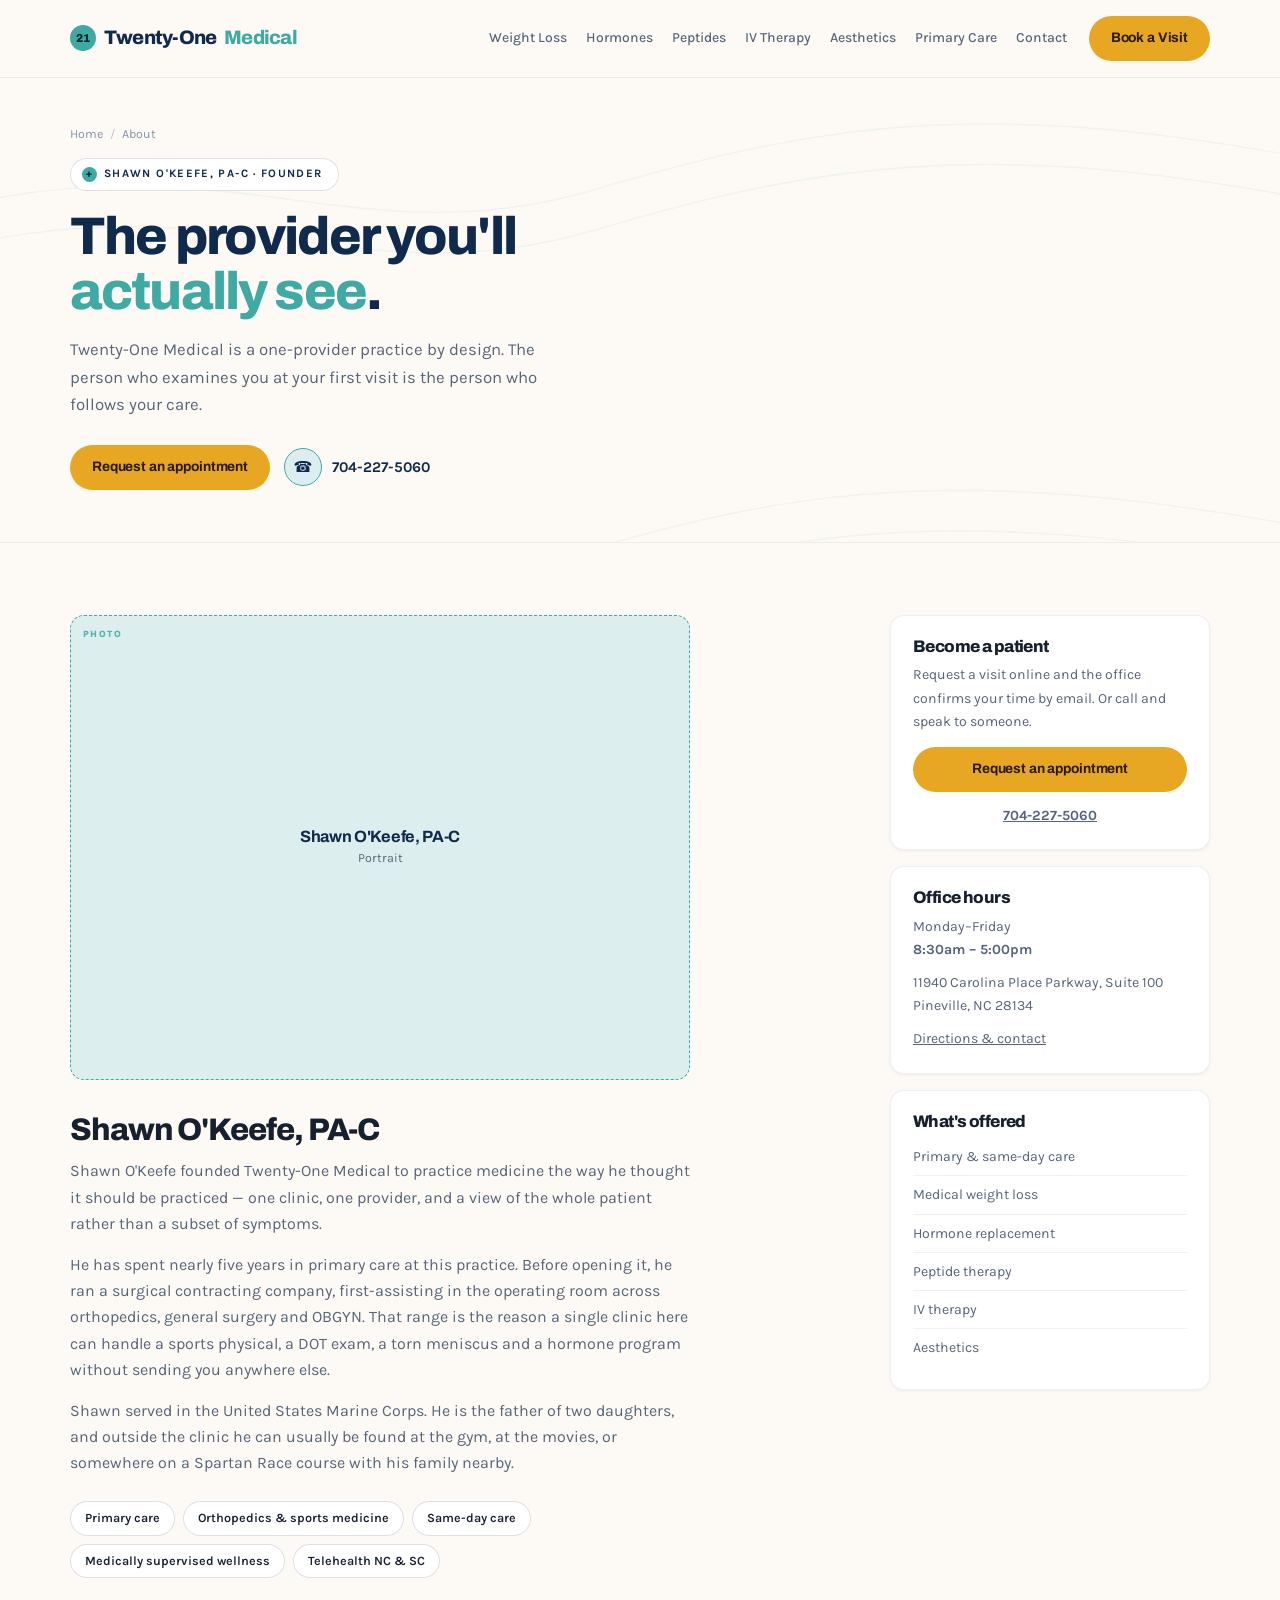
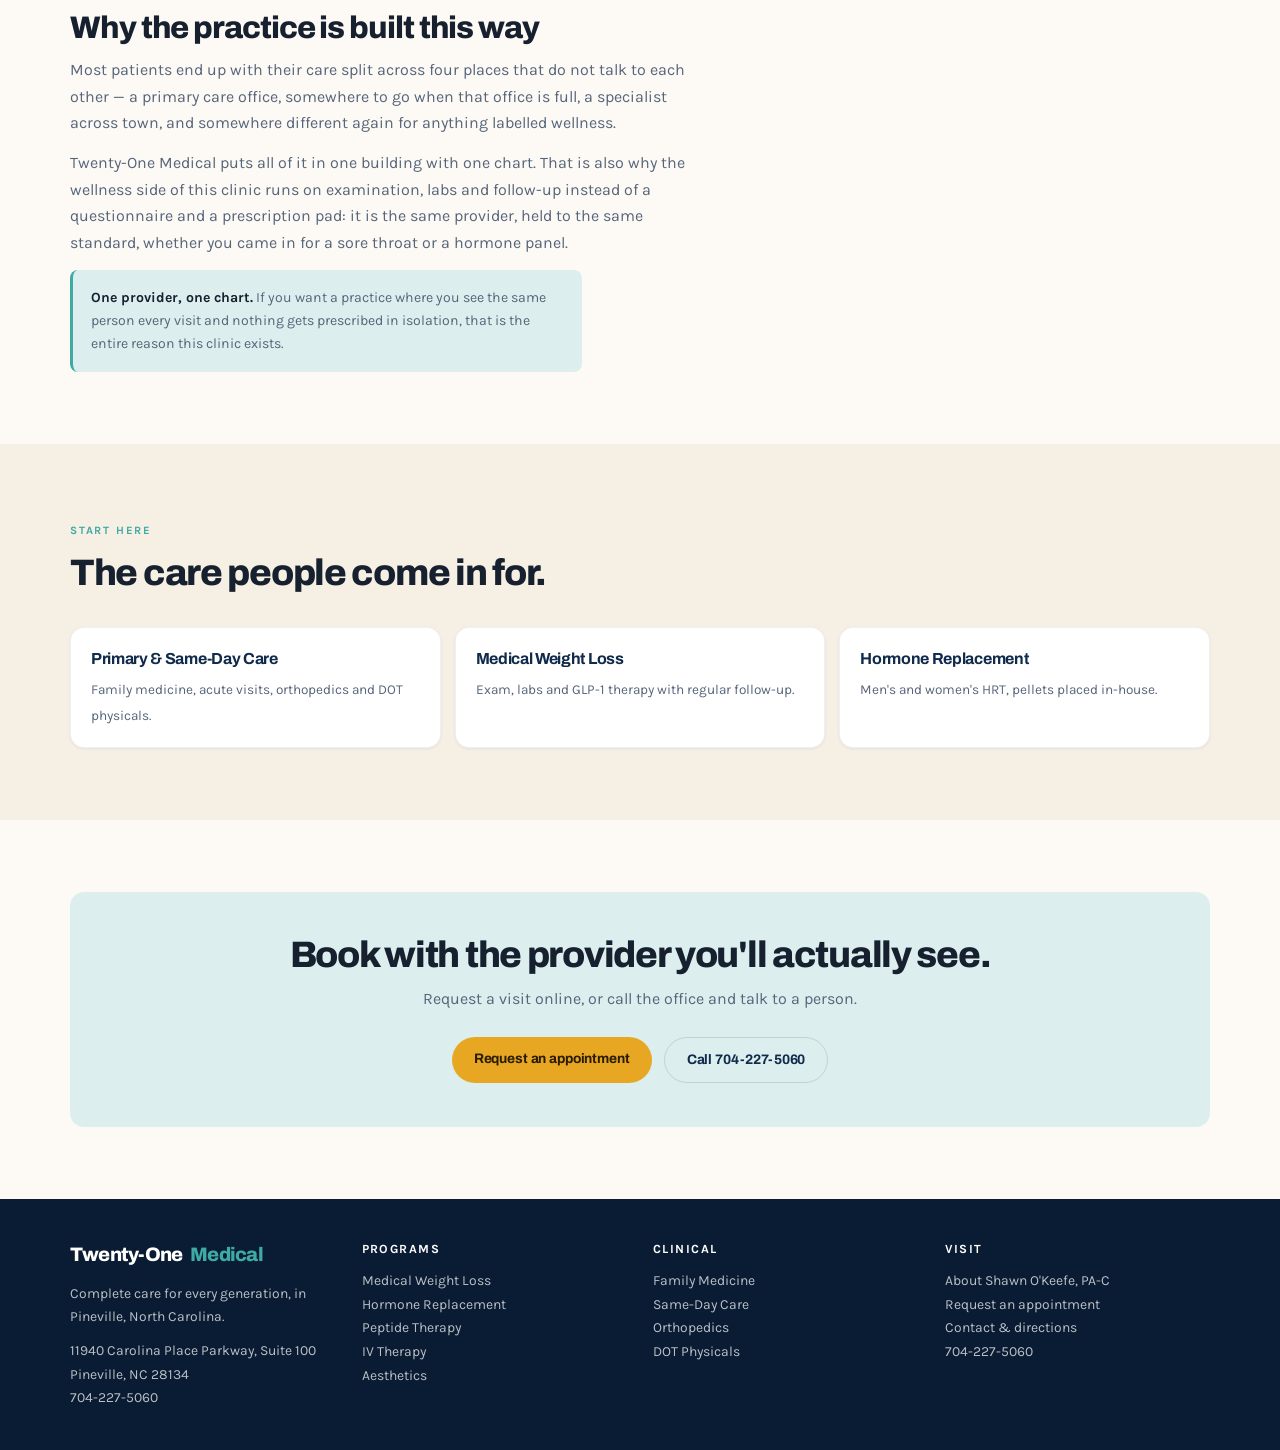
==== about/index.html @ a4103363 "Add peptide therapy + about pages, remove urgent care language Shawn confirmed the practice is not l" ====
<!DOCTYPE html>
<html lang="en">
<head>
<!-- Google Tag Manager -->
<script>(function(w,d,s,l,i){w[l]=w[l]||[];w[l].push({'gtm.start':
new Date().getTime(),event:'gtm.js'});var f=d.getElementsByTagName(s)[0],
j=d.createElement(s),dl=l!='dataLayer'?'&l='+l:'';j.async=true;j.src=
'https://www.googletagmanager.com/gtm.js?id='+i+dl;f.parentNode.insertBefore(j,f);
})(window,document,'script','dataLayer','GTM-T753M357');</script>
<!-- End Google Tag Manager -->
<meta charset="UTF-8">
<meta name="viewport" content="width=device-width, initial-scale=1.0">
<meta name="robots" content="noindex, nofollow">
<meta name="description" content="Meet Shawn O'Keefe, PA-C, founder of Twenty-One Medical in Pineville, NC — primary care, orthopedics and medically supervised wellness in one clinic.">
<title>About Shawn O'Keefe, PA-C | Twenty-One Medical, Pineville NC</title>
<link rel="canonical" href="https://twentyonemedical.com/about/">
<!-- BugHerd client feedback - staging hosts only. -->
<script>
(function () {
  var h = window.location.hostname;
  if (h.indexOf(".netlify.app") === -1 && h !== "localhost" && h !== "127.0.0.1") return;
  var s = document.createElement("script");
  s.type = "text/javascript";
  s.async = true;
  s.src = "https://www.bugherd.com/sidebarv2.js?apikey=fqhvagajwsftqvzzpdaqkg";
  document.head.appendChild(s);
})();
</script>
<link rel="preconnect" href="https://fonts.googleapis.com">
<link rel="preconnect" href="https://fonts.gstatic.com" crossorigin>
<link href="https://fonts.googleapis.com/css2?family=Archivo:wght@500;600;700;800;900&family=Karla:wght@400;500;600;700&display=swap" rel="stylesheet">
<link rel="stylesheet" href="/assets/site.css">
<link rel="stylesheet" href="/assets/photos.css">
<script type="application/ld+json">
{
  "@context": "https://schema.org",
  "@type": "MedicalClinic",
  "name": "Twenty-One Medical PLLC",
  "url": "https://twentyonemedical.com",
  "telephone": "+1-704-227-5060",
  "address": {
    "@type": "PostalAddress",
    "streetAddress": "11940 Carolina Place Parkway, Suite 100",
    "addressLocality": "Pineville",
    "addressRegion": "NC",
    "postalCode": "28134",
    "addressCountry": "US"
  },
  "openingHoursSpecification": [
    {
      "@type": "OpeningHoursSpecification",
      "dayOfWeek": ["Monday", "Tuesday", "Wednesday", "Thursday", "Friday"],
      "opens": "08:30",
      "closes": "17:00"
    }
  ],
  "medicalSpecialty": ["PrimaryCare", "Endocrine"],
  "employee": {
    "@type": "Person",
    "name": "Shawn O'Keefe",
    "honorificSuffix": "PA-C",
    "jobTitle": "Physician Assistant",
    "worksFor": {"@type": "MedicalClinic", "name": "Twenty-One Medical PLLC"}
  }
}
</script>

</head>
<body>
<!-- Google Tag Manager (noscript) -->
<noscript><iframe src="https://www.googletagmanager.com/ns.html?id=GTM-T753M357"
height="0" width="0" style="display:none;visibility:hidden"></iframe></noscript>
<!-- End Google Tag Manager (noscript) -->
<nav>
  <div class="shell nav-in">
    <a class="logo" href="/" style="text-decoration:none"><span class="dot">21</span>Twenty-One <span>Medical</span></a>
    <div class="nav-sp"></div>
    <button class="nav-toggle" id="navToggle" aria-expanded="false" aria-controls="navLinks" aria-label="Menu">&#9776;</button>
    <div class="nav-links" id="navLinks">
      <a href="/medical-weight-loss/">Weight Loss</a>
      <a href="/hormone-replacement-therapy/">Hormones</a>
      <a href="/peptide-therapy/">Peptides</a>
      <a href="/iv-therapy/">IV Therapy</a>
      <a href="/laser-treatments/">Aesthetics</a>
      <a href="/clinical-care/">Primary Care</a>
      <a href="/contact/">Contact</a>
    </div>
    <a class="btn btn-gold" href="/book-online/">Book a Visit</a>
  </div>
</nav>

<header class="phero">
  <svg class="contours" viewBox="0 0 1200 600" preserveAspectRatio="xMidYMid slice" aria-hidden="true">
    <g fill="none" stroke="var(--teal)" stroke-opacity=".16" stroke-width="1.2">
      <path d="M-40 470 C 180 400, 300 520, 520 452 S 900 360, 1240 424"/>
      <path d="M-40 508 C 180 438, 300 558, 520 490 S 900 398, 1240 462"/>
      <path d="M-40 546 C 180 476, 300 596, 520 528 S 900 436, 1240 500"/>
      <path d="M-40 120 C 220 60, 340 170, 560 104 S 940 20, 1240 78"/>
      <path d="M-40 158 C 220 98, 340 208, 560 142 S 940 58, 1240 116"/>
    </g>
  </svg>
  <div class="shell">
    <div class="crumb"><a href="/">Home</a> <span>/</span> About</div>
    <span class="tagpill" style="margin-top:14px"><i>+</i> Shawn O'Keefe, PA-C &middot; Founder</span>
    <h1>The provider you'll <em>actually see</em>.</h1>
    <p class="lede">Twenty-One Medical is a one-provider practice by design. The person who examines you at your first visit is the person who follows your care.</p>
    <div class="hero-cta">
      <a class="btn btn-gold" href="/book-online/">Request an appointment</a>
      <a class="callpill" href="tel:7042275060"><i>&#9742;</i>704-227-5060</a>
    </div>
  </div>
</header>

<section class="band">
  <div class="shell page-grid">
    <div class="prose">
      <div class="ph" style="aspect-ratio:4/3;margin-bottom:28px">
        <b>Shawn O'Keefe, PA-C</b>
        <span>Portrait</span>
      </div>

      <h2>Shawn O'Keefe, PA-C</h2>
      <p>Shawn O'Keefe founded Twenty-One Medical to practice medicine the way he thought it should be practiced &mdash; one clinic, one provider, and a view of the whole patient rather than a subset of symptoms.</p>
      <p>He has spent nearly five years in primary care at this practice. Before opening it, he ran a surgical contracting company, first-assisting in the operating room across orthopedics, general surgery and OBGYN. That range is the reason a single clinic here can handle a sports physical, a DOT exam, a torn meniscus and a hormone program without sending you anywhere else.</p>
      <p>Shawn served in the United States Marine Corps. He is the father of two daughters, and outside the clinic he can usually be found at the gym, at the movies, or somewhere on a Spartan Race course with his family nearby.</p>

      <div class="credbar" style="margin:24px 0"><span>Primary care</span><span>Orthopedics &amp; sports medicine</span><span>Same-day care</span><span>Medically supervised wellness</span><span>Telehealth NC &amp; SC</span></div>

      <h2>Why the practice is built this way</h2>
      <p>Most patients end up with their care split across four places that do not talk to each other &mdash; a primary care office, somewhere to go when that office is full, a specialist across town, and somewhere different again for anything labelled wellness.</p>
      <p>Twenty-One Medical puts all of it in one building with one chart. That is also why the wellness side of this clinic runs on examination, labs and follow-up instead of a questionnaire and a prescription pad: it is the same provider, held to the same standard, whether you came in for a sore throat or a hormone panel.</p>

      <div class="mednote"><b>One provider, one chart.</b> If you want a practice where you see the same person every visit and nothing gets prescribed in isolation, that is the entire reason this clinic exists.</div>
    </div>
    <aside class="side">
      <div class="sidecard">
        <h3>Become a patient</h3>
        <p>Request a visit online and the office confirms your time by email. Or call and speak to someone.</p>
        <a class="btn btn-gold" href="/book-online/">Request an appointment</a>
        <p style="margin:12px 0 0;text-align:center"><a href="tel:7042275060" style="font-weight:700">704-227-5060</a></p>
      </div>
      <div class="sidecard">
        <h3>Office hours</h3>
        <p style="margin:0">Monday&ndash;Friday<br><strong>8:30am &ndash; 5:00pm</strong></p>
        <p style="margin:10px 0 0">11940 Carolina Place Parkway, Suite 100<br>Pineville, NC 28134</p>
        <p style="margin:10px 0 0"><a href="/contact/">Directions &amp; contact</a></p>
      </div>
      <div class="sidecard">
        <h3>What's offered</h3>
        <ul>
          <li><a href="/clinical-care/">Primary &amp; same-day care</a></li>
          <li><a href="/medical-weight-loss/">Medical weight loss</a></li>
          <li><a href="/hormone-replacement-therapy/">Hormone replacement</a></li>
          <li><a href="/peptide-therapy/">Peptide therapy</a></li>
          <li><a href="/iv-therapy/">IV therapy</a></li>
          <li><a href="/laser-treatments/">Aesthetics</a></li>
        </ul>
      </div>
    </aside>
  </div>
</section>
<section class="band tint">
  <div class="shell">
    <div class="sec-head"><span class="eyebrow">Start here</span><h2>The care people come in for.</h2></div>
    <div class="related">
      <a href="/clinical-care/"><b>Primary &amp; Same-Day Care</b><span>Family medicine, acute visits, orthopedics and DOT physicals.</span></a>
      <a href="/medical-weight-loss/"><b>Medical Weight Loss</b><span>Exam, labs and GLP-1 therapy with regular follow-up.</span></a>
      <a href="/hormone-replacement-therapy/"><b>Hormone Replacement</b><span>Men's and women's HRT, pellets placed in-house.</span></a>
    </div>
  </div>
</section>
<section class="band">
  <div class="shell">
    <div class="final">
      <h2>Book with the provider you'll actually see.</h2>
      <p>Request a visit online, or call the office and talk to a person.</p>
      <div class="row">
        <a class="btn btn-gold" href="/book-online/">Request an appointment</a>
        <a class="btn btn-outline" href="tel:7042275060">Call 704-227-5060</a>
      </div>
    </div>
  </div>
</section>

<footer class="site">
  <div class="shell f-grid">
    <div><div class="logo" style="margin-bottom:10px">Twenty-One <span>Medical</span></div>
      <p>Complete care for every generation, in Pineville, North Carolina.</p>
      <p style="margin-top:10px">11940 Carolina Place Parkway, Suite 100<br>Pineville, NC 28134<br><a href="tel:7042275060">704-227-5060</a></p></div>
    <div><b>Programs</b><ul>
      <li><a href="/medical-weight-loss/">Medical Weight Loss</a></li>
      <li><a href="/hormone-replacement-therapy/">Hormone Replacement</a></li>
      <li><a href="/peptide-therapy/">Peptide Therapy</a></li>
      <li><a href="/iv-therapy/">IV Therapy</a></li>
      <li><a href="/laser-treatments/">Aesthetics</a></li>
    </ul></div>
    <div><b>Clinical</b><ul>
      <li><a href="/clinical-care/">Family Medicine</a></li>
      <li><a href="/clinical-care/#sameday">Same-Day Care</a></li>
      <li><a href="/clinical-care/#ortho">Orthopedics</a></li>
      <li><a href="/clinical-care/#dot">DOT Physicals</a></li>
    </ul></div>
    <div><b>Visit</b><ul>
      <li><a href="/about/" aria-current="page">About Shawn O'Keefe, PA-C</a></li>
      <li><a href="/book-online/">Request an appointment</a></li>
      <li><a href="/contact/">Contact &amp; directions</a></li>
      <li><a href="tel:7042275060">704-227-5060</a></li>
    </ul></div>
  </div>
</footer>
<script>
(function(){
  var b=document.getElementById('navToggle'), l=document.getElementById('navLinks');
  if(!b||!l) return;
  b.addEventListener('click',function(){
    var open=l.classList.toggle('open');
    b.setAttribute('aria-expanded', open?'true':'false');
  });
})();
</script>
</body>
</html>
---- assets/site.css ----
:root{
    --navy:#102a4c;
    --navy-deep:#0a1c33;
    --navy-soft:#2b4a75;
    --teal:#3fa9a4;
    --teal-wash:#dcefee;
    --marigold:#e8a723;
    --coral:#e0603a;
    --cream:#f6efe4;
    --paper:#fdfaf5;
    --card:#ffffff;
    --ink:#16202e;
    --ink-soft:#56657a;
    --ink-faint:#8494a8;
    --rule:rgba(16,42,76,.14);
    --rule-soft:rgba(16,42,76,.07);
    --shadow-sm:0 1px 3px rgba(16,42,76,.07);
    --shadow-lg:0 18px 50px -26px rgba(16,42,76,.42);
    --r:14px;
  }
  @media (prefers-color-scheme: dark){
    :root:not([data-theme="light"]){
      --navy:#8fb3e0;
      --navy-deep:#0c1622;
      --navy-soft:#a9c4e8;
      --teal:#5cc9c3;
      --teal-wash:#14322f;
      --marigold:#f0bc4e;
      --coral:#f07d5b;
      --cream:#16202b;
      --paper:#101822;
      --card:#18222e;
      --ink:#e8eef6;
      --ink-soft:#a3b2c4;
      --ink-faint:#7c8b9e;
      --rule:rgba(232,238,246,.17);
      --rule-soft:rgba(232,238,246,.09);
      --shadow-sm:0 1px 3px rgba(0,0,0,.5);
      --shadow-lg:0 18px 50px -26px rgba(0,0,0,.8);
    }
  }
  :root[data-theme="dark"]{
    --navy:#8fb3e0; --navy-deep:#0c1622; --navy-soft:#a9c4e8;
    --teal:#5cc9c3; --teal-wash:#14322f; --marigold:#f0bc4e; --coral:#f07d5b;
    --cream:#16202b; --paper:#101822; --card:#18222e;
    --ink:#e8eef6; --ink-soft:#a3b2c4; --ink-faint:#7c8b9e;
    --rule:rgba(232,238,246,.17); --rule-soft:rgba(232,238,246,.09);
    --shadow-sm:0 1px 3px rgba(0,0,0,.5); --shadow-lg:0 18px 50px -26px rgba(0,0,0,.8);
  }

  *{margin:0;padding:0;box-sizing:border-box}
  body{font-family:'Karla',system-ui,sans-serif;background:var(--paper);color:var(--ink);
    line-height:1.65;-webkit-font-smoothing:antialiased}
  h1,h2,h3{font-family:'Archivo',system-ui,sans-serif;font-weight:800;line-height:1.05;
    letter-spacing:-.035em;text-wrap:balance}
  .eyebrow{font-size:.7rem;font-weight:700;text-transform:uppercase;letter-spacing:.16em}
  img{max-width:100%}
  a{color:inherit}

  .shell{max-width:74rem;margin:0 auto;padding-left:22px;padding-right:22px}

  /* ---------- photo placeholders ---------- */
  .ph{background:var(--teal-wash);border:1.5px dashed var(--teal);border-radius:var(--r);
    display:flex;flex-direction:column;align-items:center;justify-content:center;
    text-align:center;gap:4px;padding:22px;color:var(--navy);min-height:150px;position:relative}
  .ph::before{content:"PHOTO";position:absolute;top:10px;left:12px;font-size:.58rem;
    font-weight:800;letter-spacing:.16em;color:var(--teal);opacity:.85}
  .ph b{font-family:'Archivo',sans-serif;font-weight:700;letter-spacing:-.02em;font-size:1.02rem;line-height:1.2}
  .ph span{font-size:.78rem;color:var(--ink-soft);max-width:26ch;line-height:1.4}
  .ph.dark{background:rgba(255,255,255,.07);border-color:rgba(255,255,255,.4);color:#fff}
  .ph.dark span{color:rgba(255,255,255,.72)}
  .ph.dark::before{color:rgba(255,255,255,.6)}

  /* ---------- nav ---------- */
  nav{background:var(--paper);border-bottom:1px solid var(--rule-soft);position:relative;z-index:5}
  .nav-in{display:flex;align-items:center;gap:22px;padding-block:16px;flex-wrap:wrap}
  .logo{font-family:'Archivo',sans-serif;font-weight:800;font-size:1.22rem;letter-spacing:-.04em;
    color:var(--navy);display:flex;align-items:center;gap:8px}
  .logo .dot{width:26px;height:26px;border-radius:50%;background:var(--teal);display:grid;
    place-items:center;font-size:.72rem;color:#04211f;font-weight:800;letter-spacing:0}
  .logo span{color:var(--teal)}
  .nav-links{display:flex;gap:19px;font-size:.87rem;font-weight:500;color:var(--ink-soft);flex-wrap:wrap}
  .nav-links a{text-decoration:none;display:inline-flex;align-items:center;gap:4px}
  .nav-links a:hover{color:var(--navy)}
  .nav-links .car{font-size:.55rem;opacity:.5}
  .nav-sp{flex:1 1 auto}
  .nav-icon{width:34px;height:34px;border-radius:50%;border:1px solid var(--rule);
    display:grid;place-items:center;color:var(--ink-soft);font-size:.9rem;text-decoration:none}
  .btn{display:inline-block;border:none;border-radius:999px;font-family:'Archivo',sans-serif;letter-spacing:-.01em;
    font-weight:700;font-size:.86rem;padding:11px 22px;cursor:pointer;text-decoration:none;
    transition:transform .15s ease}
  .btn:hover{transform:translateY(-1px)}
  .btn-gold{background:var(--marigold);color:#2a1c00}
  .btn-teal{background:var(--teal);color:#04211f}
  .btn-ghost{background:transparent;color:#fff;border:1.5px solid rgba(255,255,255,.4)}
  .btn-outline{background:transparent;color:var(--navy);border:1.5px solid var(--rule)}

  /* ---------- hero ---------- */
  .hero{background:var(--paper);padding-block:52px 112px;position:relative;overflow:hidden}
  /* soft contour pattern, drawn not imported */
  .hero .contours{position:absolute;inset:0;opacity:.5;pointer-events:none}
  .hero-grid{display:grid;grid-template-columns:minmax(0,1.02fr) minmax(0,.98fr);
    gap:44px;align-items:center;position:relative;z-index:2}
  @media(max-width:880px){.hero-grid{grid-template-columns:1fr;gap:34px}}

  .tagpill{display:inline-flex;align-items:center;gap:7px;background:var(--card);
    border:1px solid var(--rule);border-radius:999px;padding:6px 15px 6px 11px;
    font-size:.71rem;font-weight:700;letter-spacing:.12em;text-transform:uppercase;color:var(--navy)}
  .tagpill i{width:15px;height:15px;border-radius:50%;background:var(--teal);display:grid;
    place-items:center;font-style:normal;font-size:.68rem;color:#04211f;line-height:1}

  .hero h1{font-size:clamp(2.4rem,5.6vw,4rem);margin:20px 0 18px;color:var(--navy)}
  .hero h1 em{font-style:normal;color:var(--teal)}
  .hero p.lede{font-size:1.05rem;color:var(--ink-soft);max-width:44ch}
  .hero-cta{display:flex;gap:14px;margin-top:28px;flex-wrap:wrap;align-items:center}
  .callpill{display:inline-flex;align-items:center;gap:10px;text-decoration:none;font-weight:700;
    font-size:.93rem;color:var(--navy)}
  .callpill i{width:38px;height:38px;border-radius:50%;background:var(--teal-wash);
    border:1px solid var(--teal);display:grid;place-items:center;font-style:normal;
    font-size:.95rem;color:var(--navy)}

  /* portrait sits inside a big tinted circle, per the reference layouts */
  .hero-art{position:relative;display:grid;place-items:center;min-height:420px}
  .hero-art .disc{position:absolute;width:min(100%,26rem);aspect-ratio:1;border-radius:50%;
    background:var(--teal-wash);z-index:0}
  .hero-art .ph{position:relative;z-index:1;width:min(74%,19rem);min-height:320px;
    background:transparent;border-color:var(--navy);border-radius:200px 200px 20px 20px}
  .badge{position:absolute;z-index:3;bottom:12px;left:0;background:var(--card);
    border-radius:999px;box-shadow:var(--shadow-lg);border:1px solid var(--rule-soft);
    padding:11px 18px 11px 13px;display:flex;align-items:center;gap:11px;max-width:15rem}
  .badge .yrs{font-family:'Archivo',sans-serif;font-weight:800;font-size:1.5rem;
    letter-spacing:-.045em;color:var(--navy);line-height:1}
  .badge p{font-size:.71rem;line-height:1.3;color:var(--ink-soft)}
  @media(max-width:520px){.badge{position:static;margin-top:14px;max-width:none}}

  /* ---------- booking bar ---------- */
  .bookbar-wrap{margin-top:-58px;position:relative;z-index:3}
  .bookbar{background:var(--card);border-radius:var(--r);box-shadow:var(--shadow-lg);
    border:1px solid var(--rule-soft);padding:20px 22px}
  .bookbar .bb-head{display:flex;align-items:baseline;gap:10px;flex-wrap:wrap;margin-bottom:14px}
  .bookbar .bb-head .eyebrow{color:var(--teal)}
  .bookbar .bb-head small{font-size:.78rem;color:var(--ink-faint)}
  .bb-row{display:grid;grid-template-columns:repeat(3,minmax(0,1fr)) auto;gap:12px;align-items:end}
  @media(max-width:800px){.bb-row{grid-template-columns:1fr}}
  .fld{display:flex;flex-direction:column;gap:5px}
  .fld label{font-size:.7rem;font-weight:700;letter-spacing:.1em;text-transform:uppercase;color:var(--ink-faint)}
  .fld select,.fld input{font-family:inherit;font-size:.9rem;padding:11px 12px;border-radius:9px;
    border:1px solid var(--rule);background:var(--paper);color:var(--ink);width:100%}
  .fld select:focus,.fld input:focus{outline:2px solid var(--teal);outline-offset:1px}

  /* ---------- stat row ---------- */
  .stats{display:grid;grid-template-columns:repeat(auto-fit,minmax(11rem,1fr));gap:0;
    margin-top:52px;border:1px solid var(--rule);border-radius:var(--r);overflow:hidden;background:var(--card)}
  .stat{padding:22px 24px;border-right:1px solid var(--rule-soft)}
  .stat:last-child{border-right:none}
  @media(max-width:760px){.stat{border-right:none;border-bottom:1px solid var(--rule-soft)}
    .stat:last-child{border-bottom:none}}
  .stat .n{font-family:'Archivo',sans-serif;font-size:2.05rem;font-weight:800;letter-spacing:-.045em;line-height:1;
    color:var(--navy);font-variant-numeric:tabular-nums}
  .stat .l{font-size:.82rem;color:var(--ink-soft);margin-top:7px;line-height:1.4}

  section.band{padding-block:72px}
  .band.tint{background:var(--cream)}
  .sec-head{max-width:56ch;margin-bottom:34px}
  .sec-head .eyebrow{color:var(--teal)}
  .sec-head h2{font-size:clamp(1.7rem,3.4vw,2.3rem);margin:12px 0 12px}
  .sec-head p{color:var(--ink-soft)}

  /* ---------- split blocks ---------- */
  .split{display:grid;grid-template-columns:minmax(0,1fr) minmax(0,1fr);gap:46px;align-items:center}
  @media(max-width:860px){.split{grid-template-columns:1fr;gap:28px}}
  .split.flip .txt{order:2}
  @media(max-width:860px){.split.flip .txt{order:0}}
  .split h2{font-size:clamp(1.6rem,3.2vw,2.15rem);margin-bottom:14px}
  .split p{color:var(--ink-soft);margin-bottom:12px}
  .split .eyebrow{color:var(--teal);margin-bottom:10px;display:block}
  .ph.round{border-radius:50%;aspect-ratio:1;max-width:26rem;margin-inline:auto;min-height:0}
  .credbar{display:flex;gap:8px;flex-wrap:wrap;margin-top:18px}
  .credbar span{background:var(--card);border:1px solid var(--rule);border-radius:999px;
    padding:6px 14px;font-size:.79rem;font-weight:600}

  /* ---------- services ---------- */
  .svc-grid{display:grid;grid-template-columns:repeat(auto-fit,minmax(15rem,1fr));gap:18px}
  .svc{background:var(--card);border:1px solid var(--rule-soft);border-radius:var(--r);
    overflow:hidden;box-shadow:var(--shadow-sm);display:flex;flex-direction:column}
  .svc .ph{border-radius:0;border:none;border-bottom:1.5px dashed var(--teal);min-height:132px}
  .svc .sv-body{padding:18px 20px 20px;display:flex;flex-direction:column;gap:8px;flex:1}
  .svc h3{font-size:1.12rem}
  .svc p{font-size:.88rem;color:var(--ink-soft);flex:1}
  .svc .go{font-size:.82rem;font-weight:700;color:var(--teal);text-decoration:none}

  /* ---------- clinical strip ---------- */
  .clin{background:var(--navy-deep);color:#fff;border-radius:var(--r);padding:34px 34px}
  .clin h2{color:#fff;font-size:1.7rem;margin-bottom:8px}
  .clin > p{color:rgba(255,255,255,.76);max-width:56ch;margin-bottom:22px}
  .clin-list{display:grid;grid-template-columns:repeat(auto-fit,minmax(12rem,1fr));gap:14px}
  .clin-item{background:rgba(255,255,255,.07);border-radius:11px;padding:16px 18px}
  .clin-item b{display:block;font-family:'Archivo',sans-serif;font-weight:700;letter-spacing:-.02em;font-size:1.02rem;margin-bottom:4px}
  .clin-item span{font-size:.83rem;color:rgba(255,255,255,.72);line-height:1.45}

  /* ---------- visit / map ---------- */
  .visit-media{display:grid;grid-template-columns:1fr 1fr;gap:16px}
  @media(max-width:800px){.visit-media{grid-template-columns:1fr}}
  .visit-media .ph{min-height:290px}
  .ph.map{background:var(--card);border-style:solid;border-color:var(--rule)}
  .ph.map::before{content:"MAP";color:var(--ink-faint)}
  .visit-facts{display:grid;grid-template-columns:repeat(auto-fit,minmax(12rem,1fr));gap:18px;margin-top:22px}
  .vf b{display:block;font-size:.7rem;font-weight:800;letter-spacing:.12em;text-transform:uppercase;
    color:var(--ink-faint);margin-bottom:5px}
  .vf p{font-size:.93rem}

  /* ---------- reviews ---------- */
  .rev-grid{display:grid;grid-template-columns:repeat(auto-fit,minmax(16rem,1fr));gap:16px}
  .rev{background:var(--card);border:1px solid var(--rule-soft);border-radius:var(--r);
    padding:22px;box-shadow:var(--shadow-sm)}
  .stars{color:var(--marigold);font-size:.9rem;letter-spacing:.1em;margin-bottom:10px}
  .rev p{font-size:1.0rem;line-height:1.5;margin-bottom:12px}
  .rev cite{font-style:normal;font-size:.82rem;color:var(--ink-faint);font-weight:600}

  /* ---------- final cta ---------- */
  .final{background:var(--teal-wash);border-radius:var(--r);padding:44px 38px;text-align:center}
  .final h2{font-size:clamp(1.7rem,3.4vw,2.3rem);margin-bottom:12px}
  .final p{color:var(--ink-soft);max-width:50ch;margin:0 auto 24px}
  .final .row{display:flex;gap:12px;justify-content:center;flex-wrap:wrap}

  footer.site{background:var(--navy-deep);color:rgba(255,255,255,.72);padding-block:40px;margin-top:0}
  .f-grid{display:grid;grid-template-columns:repeat(auto-fit,minmax(12rem,1fr));gap:26px}
  footer.site b{color:#fff;display:block;margin-bottom:9px;font-size:.78rem;
    letter-spacing:.12em;text-transform:uppercase}
  footer.site p,footer.site li{font-size:.87rem;line-height:1.7}
  footer.site ul{list-style:none}


/* =========================================================
   INTERIOR PAGE COMPONENTS
   ========================================================= */

/* current nav item */
.nav-links a[aria-current="page"]{color:var(--navy);font-weight:700}

/* ---------- page hero (interior) ---------- */
.phero{background:var(--paper);padding-block:46px 52px;position:relative;overflow:hidden;
  border-bottom:1px solid var(--rule-soft)}
.phero .contours{position:absolute;inset:0;opacity:.5;pointer-events:none}
.phero .shell{position:relative;z-index:2}
.phero h1{font-size:clamp(2.1rem,4.6vw,3.3rem);margin:18px 0 16px;color:var(--navy);max-width:20ch}
.phero h1 em{font-style:normal;color:var(--teal)}
.phero p.lede{font-size:1.05rem;color:var(--ink-soft);max-width:52ch}
.phero .hero-cta{display:flex;gap:14px;margin-top:26px;flex-wrap:wrap;align-items:center}

/* breadcrumb */
.crumb{font-size:.78rem;color:var(--ink-faint);display:flex;gap:7px;flex-wrap:wrap;align-items:center}
.crumb a{text-decoration:none}
.crumb a:hover{color:var(--navy)}
.crumb span{opacity:.5}

/* ---------- prose ---------- */
.prose{max-width:62ch}
.prose h2{font-size:clamp(1.45rem,2.9vw,1.95rem);margin:34px 0 12px}
.prose h2:first-child{margin-top:0}
.prose h3{font-size:1.1rem;margin:24px 0 8px}
.prose p{color:var(--ink-soft);margin-bottom:14px}
.prose ul,.prose ol{color:var(--ink-soft);margin:0 0 16px 1.1rem}
.prose li{margin-bottom:7px}
.prose strong{color:var(--ink);font-weight:700}

/* two-column: prose + sticky sidebar */
.page-grid{display:grid;grid-template-columns:minmax(0,1fr) 20rem;gap:52px;align-items:start}
@media(max-width:940px){.page-grid{grid-template-columns:minmax(0,1fr);gap:34px}}
.side{position:sticky;top:22px;display:flex;flex-direction:column;gap:16px}
@media(max-width:940px){.side{position:static}}
.sidecard{background:var(--card);border:1px solid var(--rule-soft);border-radius:var(--r);
  padding:22px;box-shadow:var(--shadow-sm)}
.sidecard h3{font-size:1.05rem;margin-bottom:8px}
.sidecard p{font-size:.88rem;color:var(--ink-soft);margin-bottom:14px}
.sidecard .btn{width:100%;text-align:center}
.sidecard ul{list-style:none;font-size:.88rem;color:var(--ink-soft)}
.sidecard ul li{padding-block:7px;border-bottom:1px solid var(--rule-soft)}
.sidecard ul li:last-child{border-bottom:none}
.sidecard ul a{text-decoration:none}
.sidecard ul a:hover{color:var(--navy)}

/* ---------- feature / step cards ---------- */
.cards{display:grid;grid-template-columns:repeat(auto-fit,minmax(14rem,1fr));gap:16px}
.card{background:var(--card);border:1px solid var(--rule-soft);border-radius:var(--r);
  padding:22px;box-shadow:var(--shadow-sm)}
.card h3{font-size:1.05rem;margin-bottom:7px}
.card p{font-size:.88rem;color:var(--ink-soft)}
.card .num{font-family:'Archivo',sans-serif;font-weight:800;font-size:.72rem;letter-spacing:.14em;
  color:var(--teal);display:block;margin-bottom:9px}

/* pill list */
.pills{display:flex;gap:8px;flex-wrap:wrap}
.pills span{background:var(--card);border:1px solid var(--rule);border-radius:999px;
  padding:7px 15px;font-size:.82rem;font-weight:600}

/* ---------- menu table ---------- */
.menu-tbl{width:100%;border-collapse:collapse;background:var(--card);
  border:1px solid var(--rule-soft);border-radius:var(--r);overflow:hidden}
.menu-tbl th{text-align:left;font-family:'Archivo',sans-serif;font-size:.7rem;font-weight:800;
  letter-spacing:.12em;text-transform:uppercase;color:var(--ink-faint);
  padding:14px 18px;border-bottom:1px solid var(--rule)}
.menu-tbl td{padding:15px 18px;border-bottom:1px solid var(--rule-soft);
  font-size:.92rem;vertical-align:top}
.menu-tbl tr:last-child td{border-bottom:none}
.menu-tbl td b{font-family:'Archivo',sans-serif;font-weight:700;letter-spacing:-.02em}
.menu-tbl td.note{color:var(--ink-soft);font-size:.87rem}
@media(max-width:700px){
  .menu-tbl,.menu-tbl tbody,.menu-tbl tr,.menu-tbl td{display:block;width:100%}
  .menu-tbl thead{display:none}
  .menu-tbl tr{border-bottom:1px solid var(--rule);padding-block:6px}
  .menu-tbl tr:last-child{border-bottom:none}
  .menu-tbl td{border-bottom:none;padding:5px 18px}
}

/* ---------- FAQ ---------- */
.faq{border-top:1px solid var(--rule-soft)}
.faq details{border-bottom:1px solid var(--rule-soft)}
.faq summary{cursor:pointer;list-style:none;padding:17px 0;font-family:'Archivo',sans-serif;
  font-weight:700;letter-spacing:-.02em;font-size:1.02rem;color:var(--navy);
  display:flex;justify-content:space-between;gap:16px;align-items:center}
.faq summary::-webkit-details-marker{display:none}
.faq summary::after{content:"+";font-size:1.3rem;color:var(--teal);line-height:1;flex:none}
.faq details[open] summary::after{content:"\2013"}
.faq details p{color:var(--ink-soft);font-size:.94rem;padding-bottom:18px;max-width:64ch}

/* ---------- booking embed ---------- */
.embed-wrap{background:var(--card);border:1px solid var(--rule-soft);border-radius:var(--r);
  box-shadow:var(--shadow-sm);padding:10px;overflow:hidden;max-width:100%}
/* DrChrono ships a fixed 650px widget. Scale it down on narrow screens so it
   never forces a horizontal page scroll. */
.embed-scale{width:650px;transform-origin:top left;margin:0 auto}
.embed-scale iframe{display:block;width:650px;height:1180px;border:0}
@media(max-width:700px){
  .embed-wrap{padding:6px}
  .embed-scale{transform:scale(.72);width:650px;height:850px;margin:0}
}
@media(max-width:480px){
  .embed-scale{transform:scale(.55);height:650px}
}
.embed-note{font-size:.84rem;color:var(--ink-soft);margin-top:14px;max-width:62ch}

/* ---------- contact ---------- */
.contact-grid{display:grid;grid-template-columns:minmax(0,1fr) minmax(0,1fr);gap:44px;align-items:start}
@media(max-width:860px){.contact-grid{grid-template-columns:1fr;gap:30px}}
.contact-rows{list-style:none}
.contact-rows li{padding-block:16px;border-bottom:1px solid var(--rule-soft)}
.contact-rows li:last-child{border-bottom:none}
.contact-rows b{display:block;font-size:.7rem;font-weight:800;letter-spacing:.12em;
  text-transform:uppercase;color:var(--ink-faint);margin-bottom:5px}
.contact-rows a{font-weight:600}
.mapframe{border:1px solid var(--rule);border-radius:var(--r);overflow:hidden;background:var(--card)}
.mapframe iframe{display:block;width:100%;height:340px;border:0}

/* ---------- related strip ---------- */
.related{display:grid;grid-template-columns:repeat(auto-fit,minmax(13rem,1fr));gap:14px}
.related a{background:var(--card);border:1px solid var(--rule-soft);border-radius:var(--r);
  padding:18px 20px;text-decoration:none;box-shadow:var(--shadow-sm);display:block}
.related a b{display:block;font-family:'Archivo',sans-serif;font-weight:700;letter-spacing:-.02em;
  font-size:1rem;color:var(--navy);margin-bottom:4px}
.related a span{font-size:.85rem;color:var(--ink-soft)}

/* ---------- alert / medical note ---------- */
.mednote{background:var(--teal-wash);border-left:3px solid var(--teal);border-radius:8px;
  padding:16px 18px;font-size:.88rem;color:var(--ink-soft);max-width:64ch}
.mednote b{color:var(--ink)}

/* ---------- mobile nav ---------- */
.nav-toggle{display:none;background:none;border:1px solid var(--rule);border-radius:9px;
  width:40px;height:38px;color:var(--navy);font-size:1.1rem;cursor:pointer;line-height:1}
@media(max-width:860px){
  .nav-toggle{display:block;order:3}
  .nav-in{gap:12px}
  .nav-links{display:none;order:5;flex-basis:100%;flex-direction:column;gap:0;padding-bottom:10px}
  .nav-links.open{display:flex}
  .nav-links a{padding-block:11px;border-bottom:1px solid var(--rule-soft);font-size:.95rem}
  .nav-icon{display:none}
}

/* content placeholder (awaiting client-supplied info, staging only) */
.ph.info{min-height:0;padding:18px;text-align:left;align-items:flex-start;justify-content:flex-start;
  background:var(--card);border-color:var(--marigold)}
.ph.info::before{content:"NEEDED FROM CLIENT";color:var(--marigold);position:static;margin-bottom:8px}
.ph.info span{max-width:none}

/* footer wordmark sits on navy — force it light */
footer.site .logo{color:#fff}
footer.site .logo .dot{background:var(--teal);color:#04211f}
footer.site a{text-decoration:none}
footer.site a:hover{color:#fff}
---- assets/photos.css ----
/* Real photography dropped into the slots the dashed placeholders held.
   Loaded after site.css.

   NOTE: these images deliberately carry no loading="lazy". It did not fire
   reliably in testing - the images stayed unloaded even once scrolled into
   view - and a blank card is worse than an eager fetch on a seven-page site. */

.shot{display:block;width:100%;height:auto;object-fit:cover;background:var(--teal-wash)}

/* service cards */
.svc .shot{height:172px;border-bottom:1px solid var(--rule-soft)}

/* the circular crop in the About split */
.shot.round{aspect-ratio:1;height:auto;border-radius:50%;max-width:26rem;margin-inline:auto}

/* storefront / location blocks */
.visit-media .shot{height:290px;border-radius:var(--r)}
.contact-shot{height:220px;border-radius:var(--r)}

/* lead photo at the top of an inner page's prose column */
.shot.lead{height:300px;border-radius:var(--r);margin-bottom:28px}
@media(max-width:700px){.shot.lead{height:210px}}

/* photo inside a sidebar card */
.sidecard .shot{height:150px;border-radius:10px;margin-bottom:14px}

/* a caption under a photo, for crediting or explaining what it shows */
.shot-note{font-size:.78rem;color:var(--ink-faint);margin-top:7px}
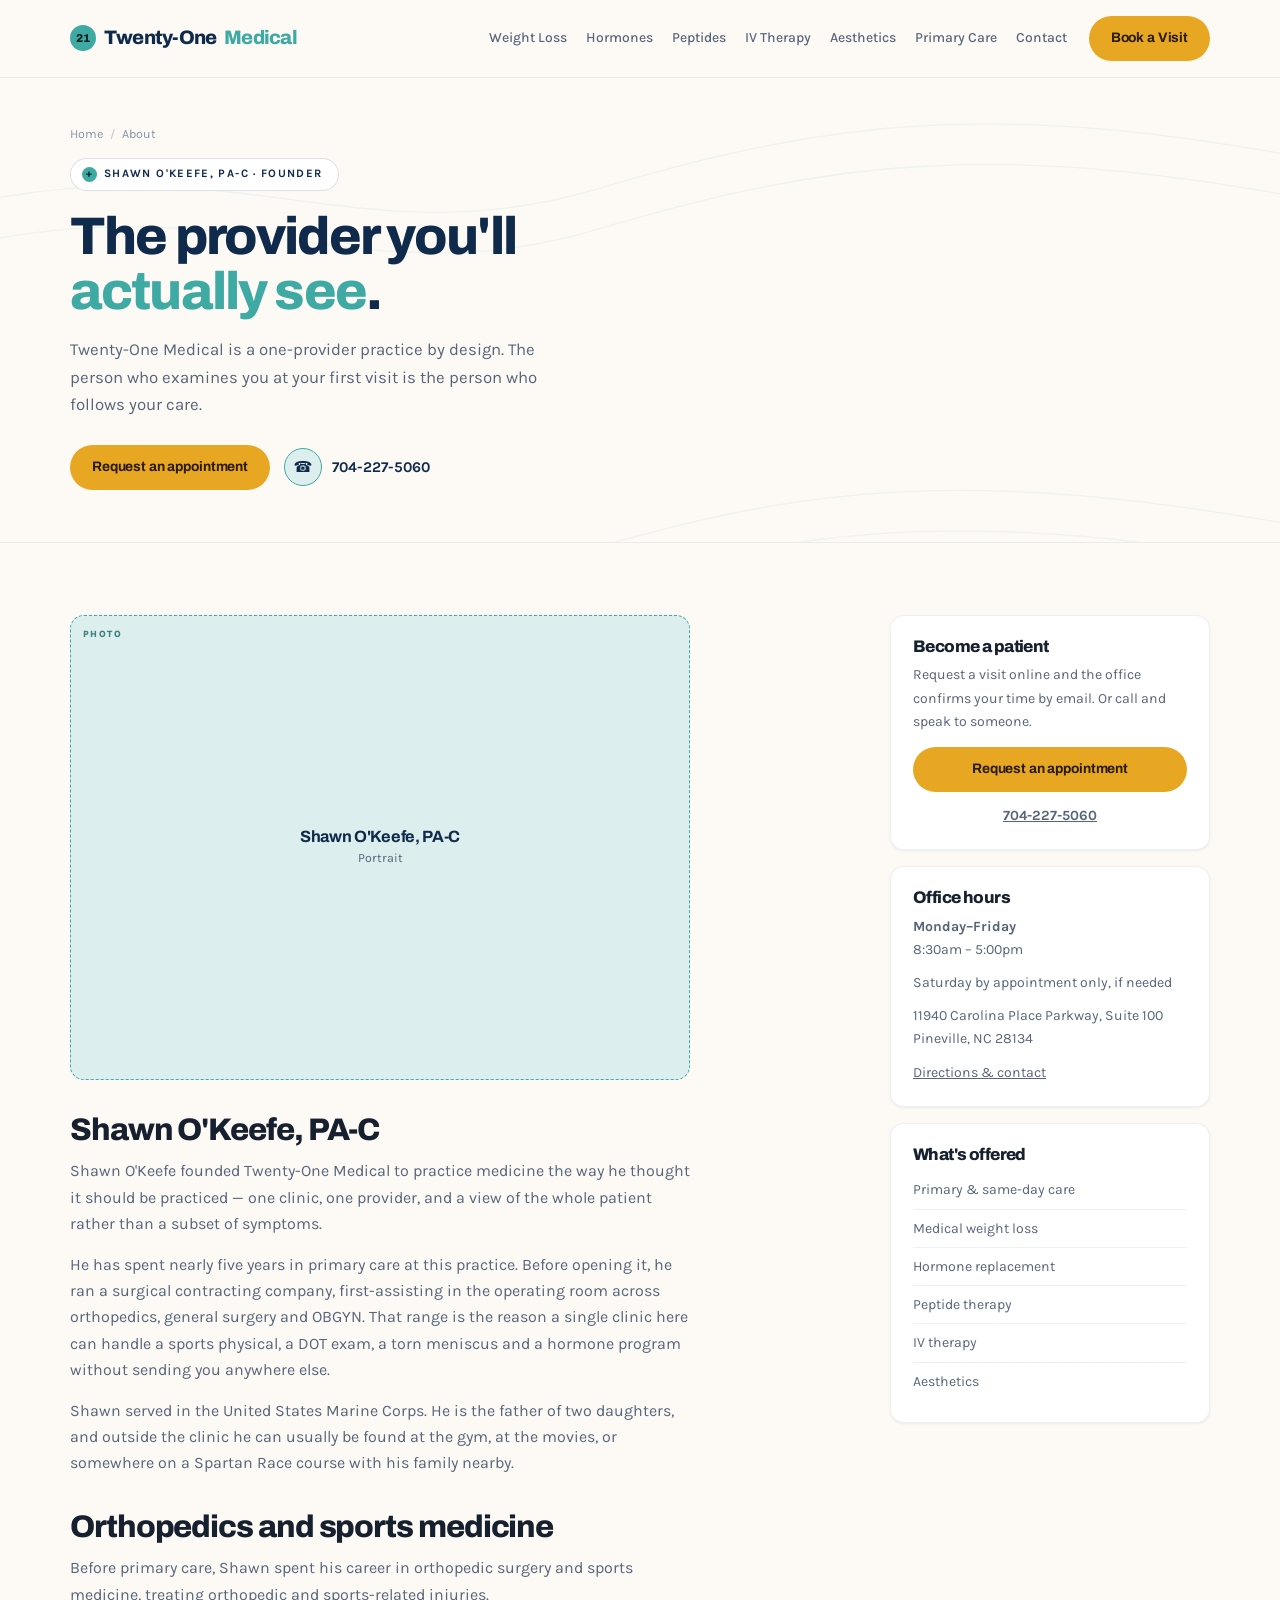
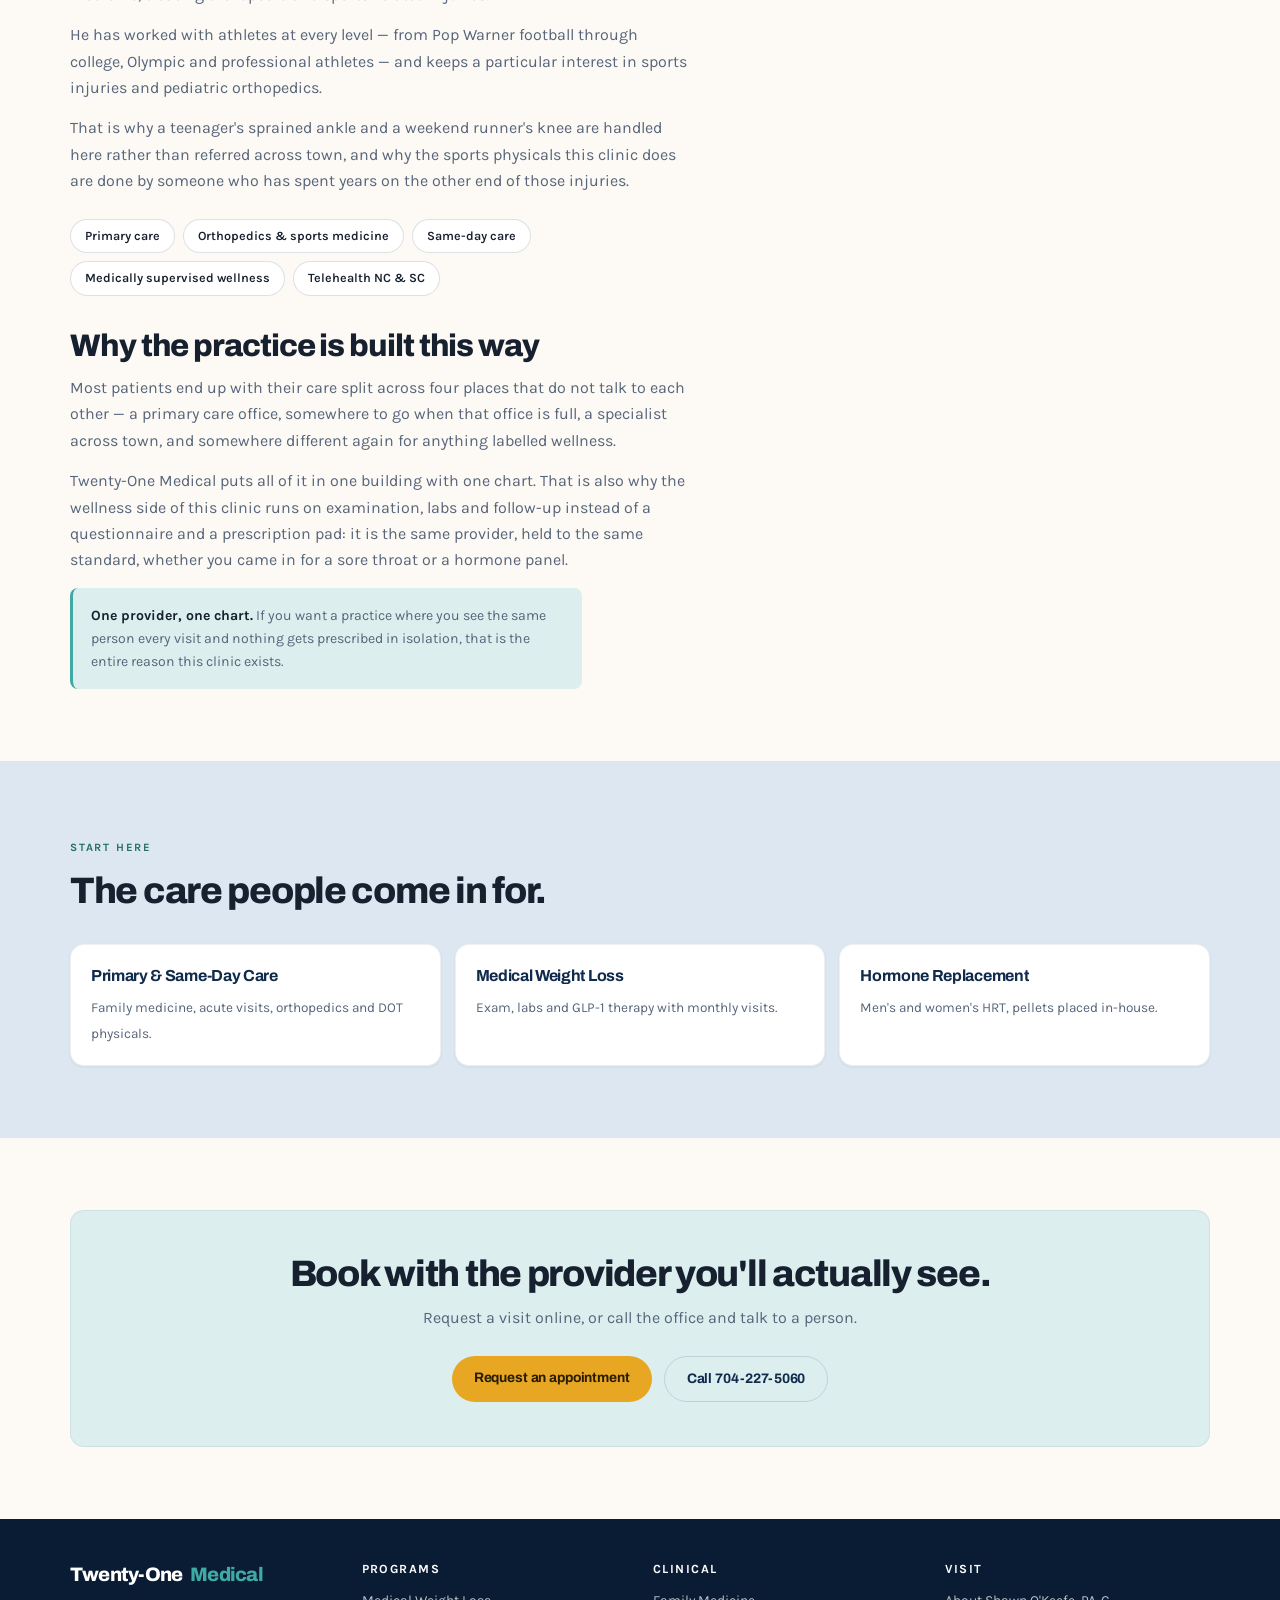
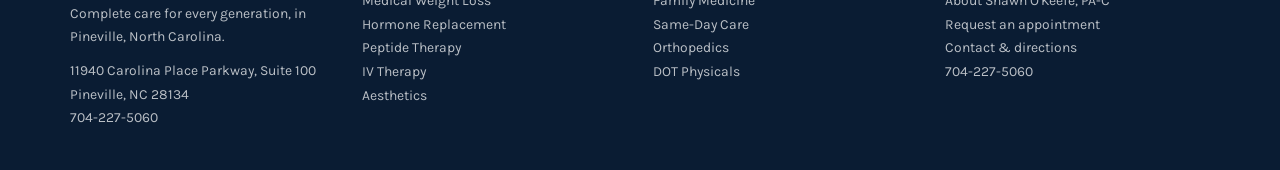
==== commit 6934e282: "About: add sports-medicine background from Shawn's rack card Shawn sent his old orthopedic rack card" ====
--- a/about/index.html
+++ b/about/index.html
@@ -11,7 +11,7 @@
 <meta charset="UTF-8">
 <meta name="viewport" content="width=device-width, initial-scale=1.0">
 <meta name="robots" content="noindex, nofollow">
-<meta name="description" content="Meet Shawn O'Keefe, PA-C, founder of Twenty-One Medical in Pineville, NC — primary care, orthopedics and medically supervised wellness in one clinic.">
+<meta name="description" content="Meet Shawn O'Keefe, PA-C, founder of Twenty-One Medical in Pineville, NC — primary care, orthopedics and sports medicine, and medically supervised wellness in one clinic.">
 <title>About Shawn O'Keefe, PA-C | Twenty-One Medical, Pineville NC</title>
 <link rel="canonical" href="https://twentyonemedical.com/about/">
 <!-- BugHerd client feedback - staging hosts only. -->
@@ -124,6 +124,11 @@
       <p>He has spent nearly five years in primary care at this practice. Before opening it, he ran a surgical contracting company, first-assisting in the operating room across orthopedics, general surgery and OBGYN. That range is the reason a single clinic here can handle a sports physical, a DOT exam, a torn meniscus and a hormone program without sending you anywhere else.</p>
       <p>Shawn served in the United States Marine Corps. He is the father of two daughters, and outside the clinic he can usually be found at the gym, at the movies, or somewhere on a Spartan Race course with his family nearby.</p>
 
+      <h2>Orthopedics and sports medicine</h2>
+      <p>Before primary care, Shawn spent his career in orthopedic surgery and sports medicine, treating orthopedic and sports-related injuries.</p>
+      <p>He has worked with athletes at every level &mdash; from Pop Warner football through college, Olympic and professional athletes &mdash; and keeps a particular interest in sports injuries and pediatric orthopedics.</p>
+      <p>That is why a teenager's sprained ankle and a weekend runner's knee are handled here rather than referred across town, and why the sports physicals this clinic does are done by someone who has spent years on the other end of those injuries.</p>
+
       <div class="credbar" style="margin:24px 0"><span>Primary care</span><span>Orthopedics &amp; sports medicine</span><span>Same-day care</span><span>Medically supervised wellness</span><span>Telehealth NC &amp; SC</span></div>
 
       <h2>Why the practice is built this way</h2>
@@ -141,7 +146,8 @@
       </div>
       <div class="sidecard">
         <h3>Office hours</h3>
-        <p style="margin:0">Monday&ndash;Friday<br><strong>8:30am &ndash; 5:00pm</strong></p>
+        <p style="margin:0"><strong>Monday&ndash;Friday</strong><br>8:30am &ndash; 5:00pm</p>
+        <p style="margin:10px 0 0">Saturday by appointment only, if needed</p>
         <p style="margin:10px 0 0">11940 Carolina Place Parkway, Suite 100<br>Pineville, NC 28134</p>
         <p style="margin:10px 0 0"><a href="/contact/">Directions &amp; contact</a></p>
       </div>
@@ -164,7 +170,7 @@
     <div class="sec-head"><span class="eyebrow">Start here</span><h2>The care people come in for.</h2></div>
     <div class="related">
       <a href="/clinical-care/"><b>Primary &amp; Same-Day Care</b><span>Family medicine, acute visits, orthopedics and DOT physicals.</span></a>
-      <a href="/medical-weight-loss/"><b>Medical Weight Loss</b><span>Exam, labs and GLP-1 therapy with regular follow-up.</span></a>
+      <a href="/medical-weight-loss/"><b>Medical Weight Loss</b><span>Exam, labs and GLP-1 therapy with monthly visits.</span></a>
       <a href="/hormone-replacement-therapy/"><b>Hormone Replacement</b><span>Men's and women's HRT, pellets placed in-house.</span></a>
     </div>
   </div>
--- a/assets/site.css
+++ b/assets/site.css
@@ -3,10 +3,12 @@
     --navy-deep:#0a1c33;
     --navy-soft:#2b4a75;
     --teal:#3fa9a4;
+    --teal-ink:#256f6b;
     --teal-wash:#dcefee;
     --marigold:#e8a723;
     --coral:#e0603a;
     --cream:#f6efe4;
+    --band:#dde7f2;
     --paper:#fdfaf5;
     --card:#ffffff;
     --ink:#16202e;
@@ -24,10 +26,12 @@
       --navy-deep:#0c1622;
       --navy-soft:#a9c4e8;
       --teal:#5cc9c3;
+      --teal-ink:#5cc9c3;
       --teal-wash:#14322f;
       --marigold:#f0bc4e;
       --coral:#f07d5b;
       --cream:#16202b;
+      --band:#182334;
       --paper:#101822;
       --card:#18222e;
       --ink:#e8eef6;
@@ -41,8 +45,8 @@
   }
   :root[data-theme="dark"]{
     --navy:#8fb3e0; --navy-deep:#0c1622; --navy-soft:#a9c4e8;
-    --teal:#5cc9c3; --teal-wash:#14322f; --marigold:#f0bc4e; --coral:#f07d5b;
-    --cream:#16202b; --paper:#101822; --card:#18222e;
+    --teal:#5cc9c3; --teal-ink:#5cc9c3; --teal-wash:#14322f; --marigold:#f0bc4e; --coral:#f07d5b;
+    --cream:#16202b; --band:#182334; --paper:#101822; --card:#18222e;
     --ink:#e8eef6; --ink-soft:#a3b2c4; --ink-faint:#7c8b9e;
     --rule:rgba(232,238,246,.17); --rule-soft:rgba(232,238,246,.09);
     --shadow-sm:0 1px 3px rgba(0,0,0,.5); --shadow-lg:0 18px 50px -26px rgba(0,0,0,.8);
@@ -64,7 +68,7 @@
     display:flex;flex-direction:column;align-items:center;justify-content:center;
     text-align:center;gap:4px;padding:22px;color:var(--navy);min-height:150px;position:relative}
   .ph::before{content:"PHOTO";position:absolute;top:10px;left:12px;font-size:.58rem;
-    font-weight:800;letter-spacing:.16em;color:var(--teal);opacity:.85}
+    font-weight:800;letter-spacing:.16em;color:var(--teal-ink);opacity:.85}
   .ph b{font-family:'Archivo',sans-serif;font-weight:700;letter-spacing:-.02em;font-size:1.02rem;line-height:1.2}
   .ph span{font-size:.78rem;color:var(--ink-soft);max-width:26ch;line-height:1.4}
   .ph.dark{background:rgba(255,255,255,.07);border-color:rgba(255,255,255,.4);color:#fff}
@@ -138,7 +142,7 @@
   .bookbar{background:var(--card);border-radius:var(--r);box-shadow:var(--shadow-lg);
     border:1px solid var(--rule-soft);padding:20px 22px}
   .bookbar .bb-head{display:flex;align-items:baseline;gap:10px;flex-wrap:wrap;margin-bottom:14px}
-  .bookbar .bb-head .eyebrow{color:var(--teal)}
+  .bookbar .bb-head .eyebrow{color:var(--teal-ink)}
   .bookbar .bb-head small{font-size:.78rem;color:var(--ink-faint)}
   .bb-row{display:grid;grid-template-columns:repeat(3,minmax(0,1fr)) auto;gap:12px;align-items:end}
   @media(max-width:800px){.bb-row{grid-template-columns:1fr}}
@@ -160,9 +164,13 @@
   .stat .l{font-size:.82rem;color:var(--ink-soft);margin-top:7px;line-height:1.4}
 
   section.band{padding-block:72px}
-  .band.tint{background:var(--cream)}
+  /* Tinted bands are a deeper blue than the warm cream they replaced, so the
+     alternating sections read as distinct blocks rather than near-white.
+     #dde7f2 is the deepest value that keeps --ink-soft body copy at AA
+     (4.74:1); going darker would require darkening --ink-soft too. */
+  .band.tint{background:var(--band)}
   .sec-head{max-width:56ch;margin-bottom:34px}
-  .sec-head .eyebrow{color:var(--teal)}
+  .sec-head .eyebrow{color:var(--teal-ink)}
   .sec-head h2{font-size:clamp(1.7rem,3.4vw,2.3rem);margin:12px 0 12px}
   .sec-head p{color:var(--ink-soft)}
 
@@ -173,7 +181,7 @@
   @media(max-width:860px){.split.flip .txt{order:0}}
   .split h2{font-size:clamp(1.6rem,3.2vw,2.15rem);margin-bottom:14px}
   .split p{color:var(--ink-soft);margin-bottom:12px}
-  .split .eyebrow{color:var(--teal);margin-bottom:10px;display:block}
+  .split .eyebrow{color:var(--teal-ink);margin-bottom:10px;display:block}
   .ph.round{border-radius:50%;aspect-ratio:1;max-width:26rem;margin-inline:auto;min-height:0}
   .credbar{display:flex;gap:8px;flex-wrap:wrap;margin-top:18px}
   .credbar span{background:var(--card);border:1px solid var(--rule);border-radius:999px;
@@ -187,7 +195,7 @@
   .svc .sv-body{padding:18px 20px 20px;display:flex;flex-direction:column;gap:8px;flex:1}
   .svc h3{font-size:1.12rem}
   .svc p{font-size:.88rem;color:var(--ink-soft);flex:1}
-  .svc .go{font-size:.82rem;font-weight:700;color:var(--teal);text-decoration:none}
+  .svc .go{font-size:.82rem;font-weight:700;color:var(--teal-ink);text-decoration:none}
 
   /* ---------- clinical strip ---------- */
   .clin{background:var(--navy-deep);color:#fff;border-radius:var(--r);padding:34px 34px}
@@ -218,7 +226,9 @@
   .rev cite{font-style:normal;font-size:.82rem;color:var(--ink-faint);font-weight:600}
 
   /* ---------- final cta ---------- */
-  .final{background:var(--teal-wash);border-radius:var(--r);padding:44px 38px;text-align:center}
+  /* border added so the card still separates from the deeper tint band behind it */
+  .final{background:var(--teal-wash);border:1px solid var(--rule-soft);border-radius:var(--r);
+    padding:44px 38px;text-align:center}
   .final h2{font-size:clamp(1.7rem,3.4vw,2.3rem);margin-bottom:12px}
   .final p{color:var(--ink-soft);max-width:50ch;margin:0 auto 24px}
   .final .row{display:flex;gap:12px;justify-content:center;flex-wrap:wrap}
@@ -287,7 +297,7 @@
 .card h3{font-size:1.05rem;margin-bottom:7px}
 .card p{font-size:.88rem;color:var(--ink-soft)}
 .card .num{font-family:'Archivo',sans-serif;font-weight:800;font-size:.72rem;letter-spacing:.14em;
-  color:var(--teal);display:block;margin-bottom:9px}
+  color:var(--teal-ink);display:block;margin-bottom:9px}
 
 /* pill list */
 .pills{display:flex;gap:8px;flex-wrap:wrap}
@@ -320,7 +330,7 @@
   font-weight:700;letter-spacing:-.02em;font-size:1.02rem;color:var(--navy);
   display:flex;justify-content:space-between;gap:16px;align-items:center}
 .faq summary::-webkit-details-marker{display:none}
-.faq summary::after{content:"+";font-size:1.3rem;color:var(--teal);line-height:1;flex:none}
+.faq summary::after{content:"+";font-size:1.3rem;color:var(--teal-ink);line-height:1;flex:none}
 .faq details[open] summary::after{content:"\2013"}
 .faq details p{color:var(--ink-soft);font-size:.94rem;padding-bottom:18px;max-width:64ch}
 
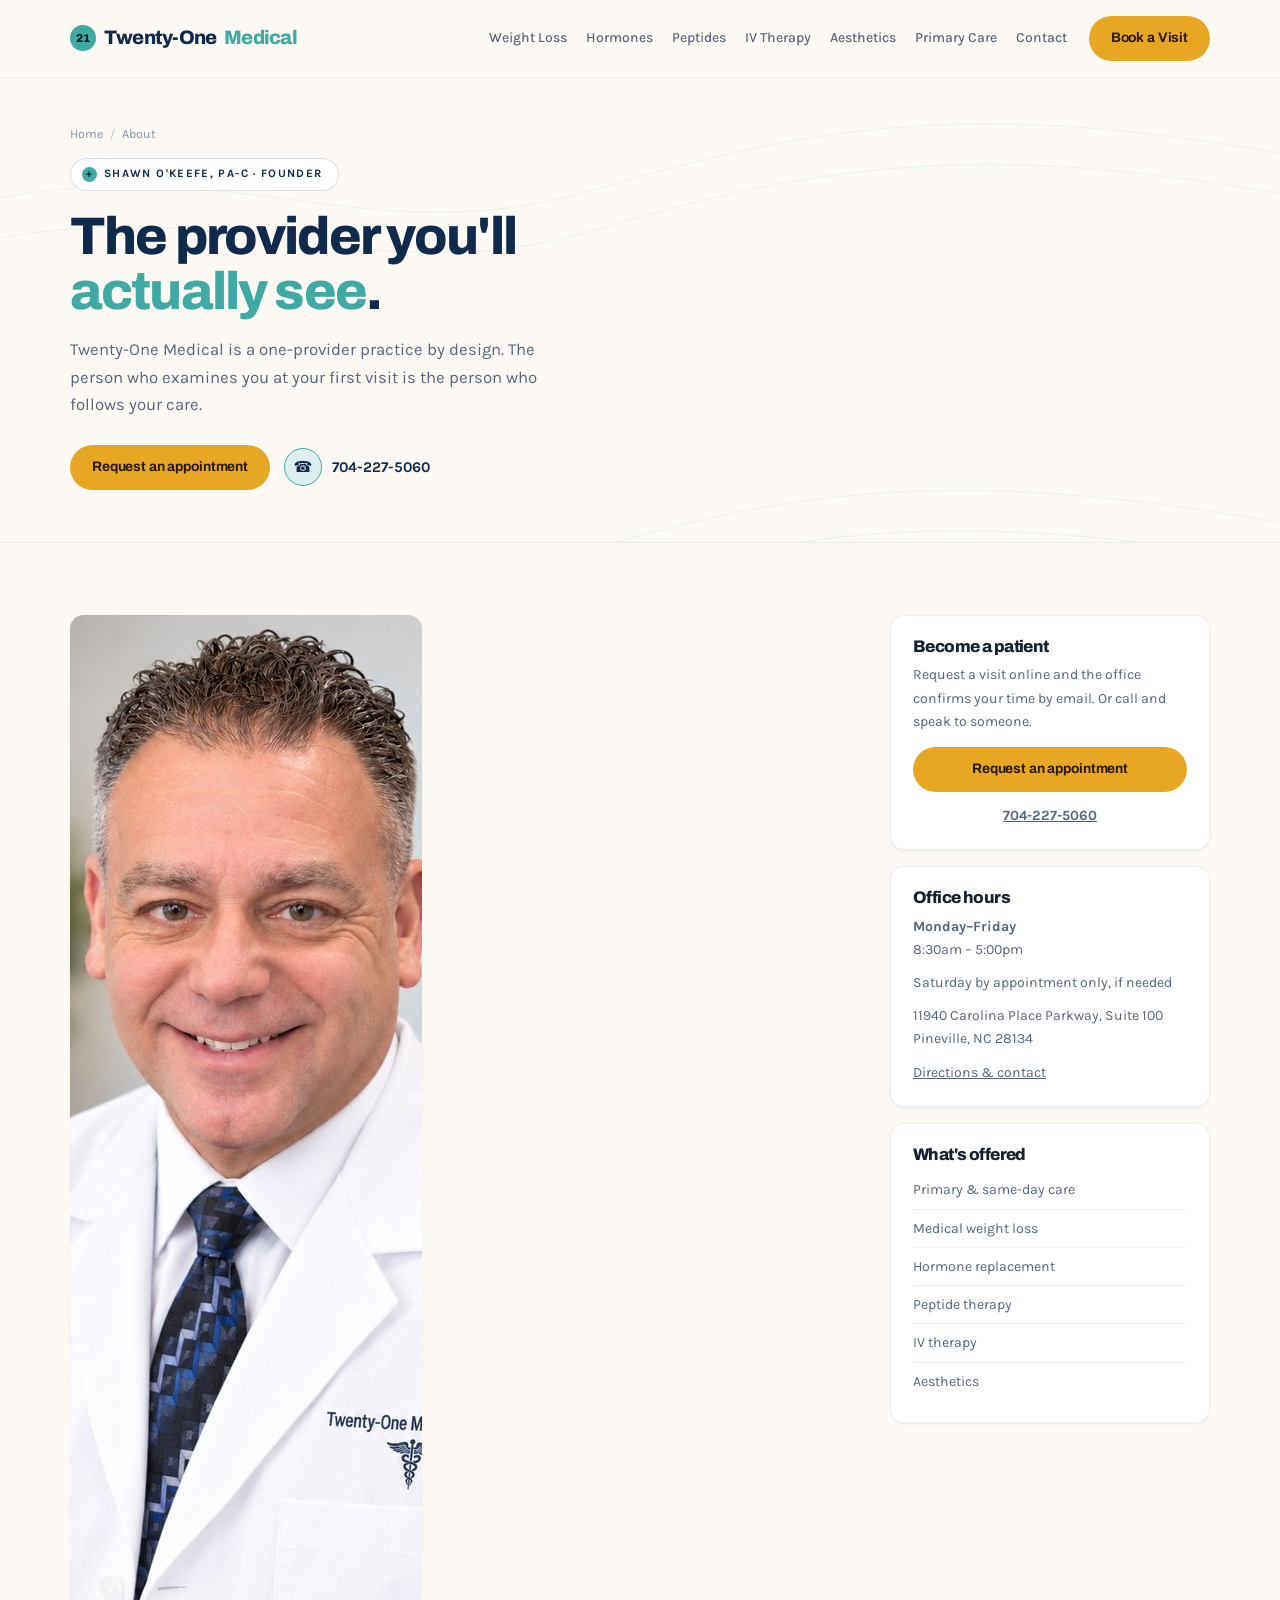
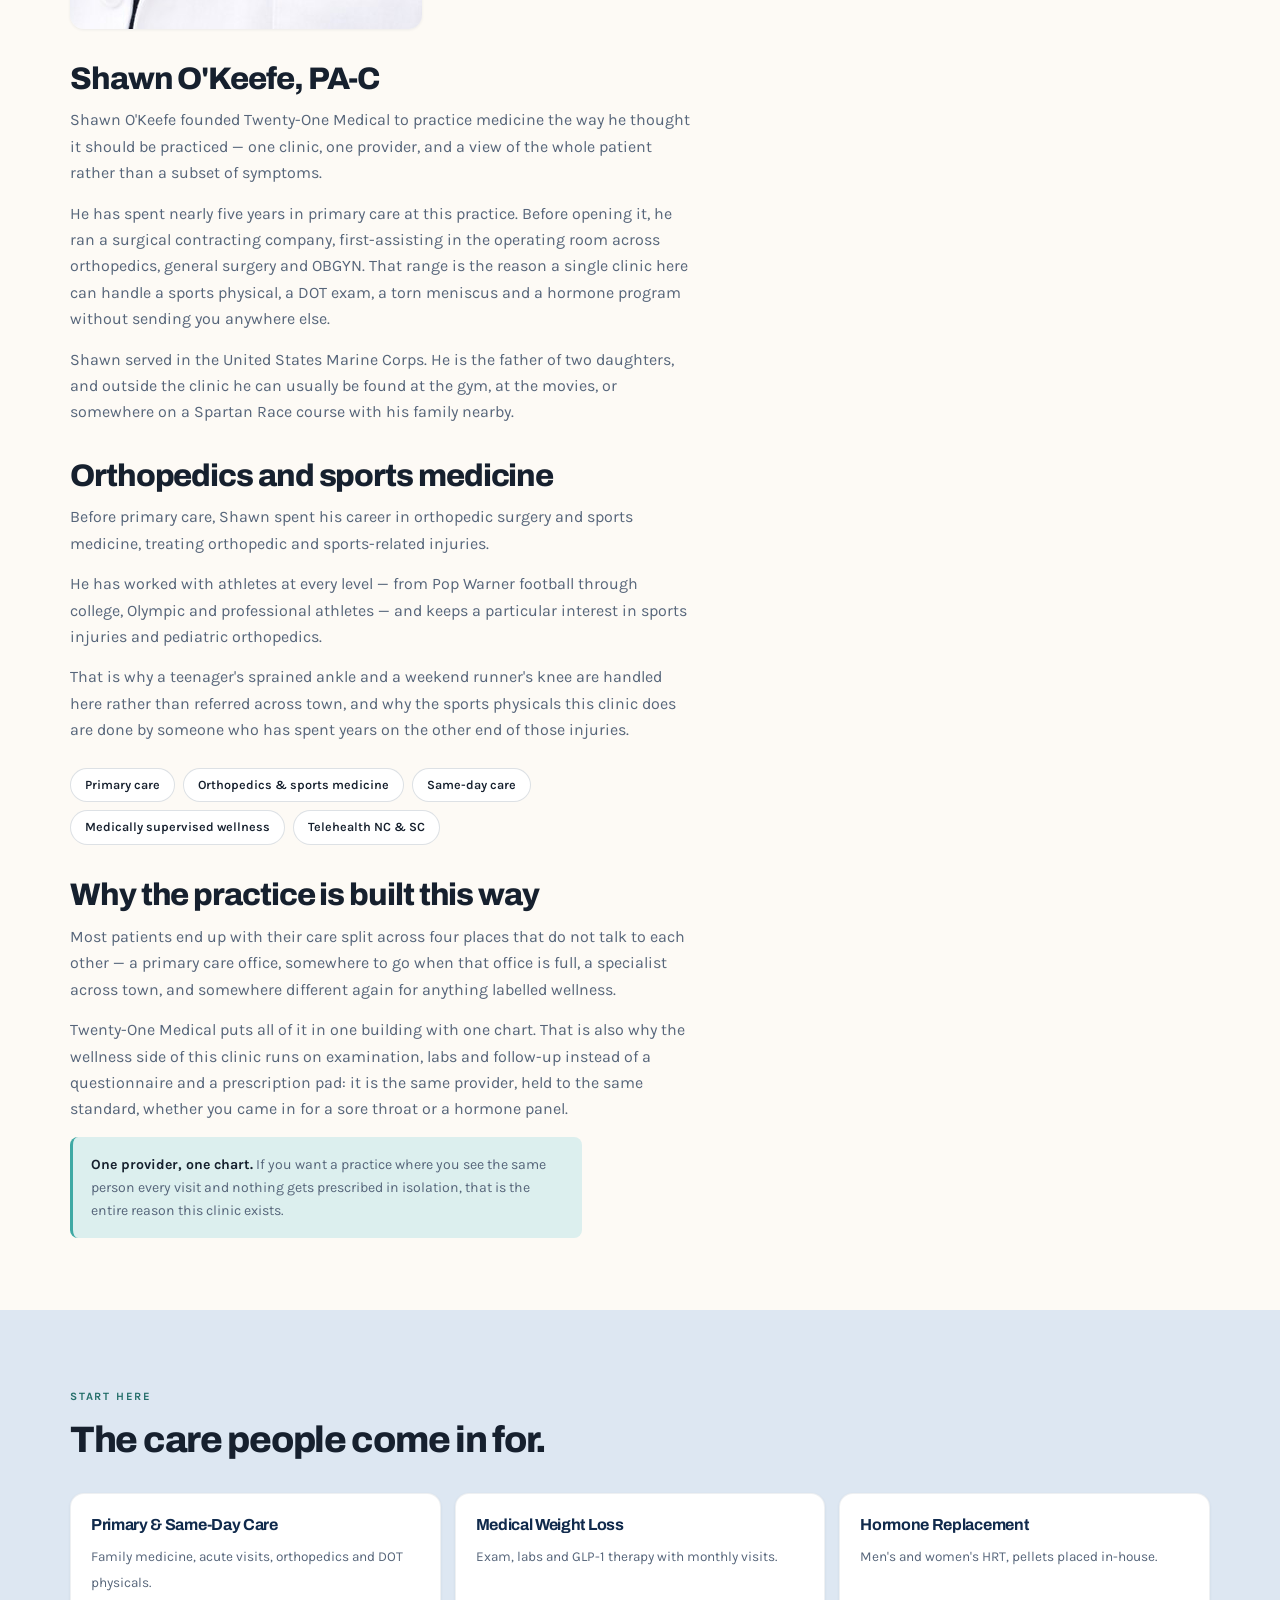
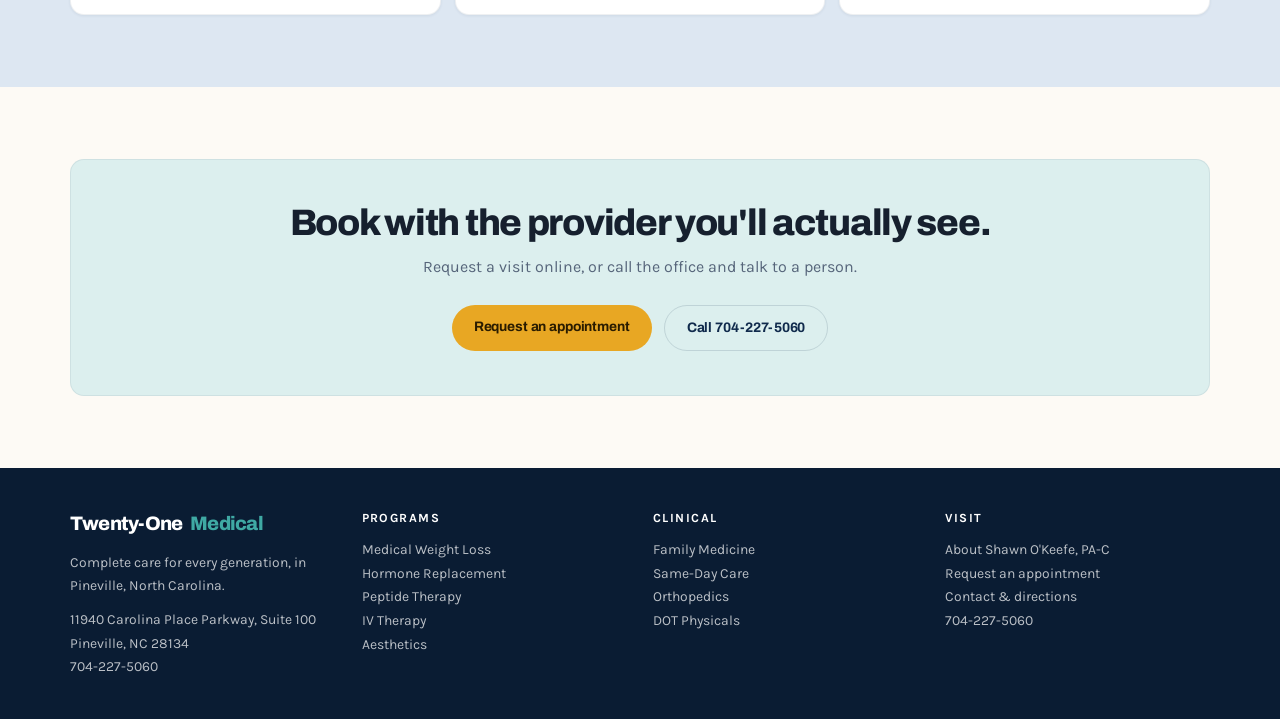
==== commit 4a31e91d: "Wire Shawn's headshot into the homepage hero and About page Replaces the dashed portrait placeholder" ====
--- a/about/index.html
+++ b/about/index.html
@@ -60,6 +60,7 @@
     "name": "Shawn O'Keefe",
     "honorificSuffix": "PA-C",
     "jobTitle": "Physician Assistant",
+    "image": "https://twentyonemedical.com/img/shawn-okeefe.jpg",
     "worksFor": {"@type": "MedicalClinic", "name": "Twenty-One Medical PLLC"}
   }
 }
@@ -114,10 +115,11 @@
 <section class="band">
   <div class="shell page-grid">
     <div class="prose">
-      <div class="ph" style="aspect-ratio:4/3;margin-bottom:28px">
-        <b>Shawn O'Keefe, PA-C</b>
-        <span>Portrait</span>
-      </div>
+      <img class="portrait" src="/img/shawn-okeefe.jpg"
+           srcset="/img/shawn-okeefe.jpg 760w, /img/shawn-okeefe@2x.jpg 1075w"
+           sizes="22rem"
+           alt="Shawn O'Keefe, PA-C, founder of Twenty-One Medical, in a white coat"
+           width="760" height="1014">
 
       <h2>Shawn O'Keefe, PA-C</h2>
       <p>Shawn O'Keefe founded Twenty-One Medical to practice medicine the way he thought it should be practiced &mdash; one clinic, one provider, and a view of the whole patient rather than a subset of symptoms.</p>
--- a/assets/site.css
+++ b/assets/site.css
@@ -75,6 +75,16 @@
   .ph.dark span{color:rgba(255,255,255,.72)}
   .ph.dark::before{color:rgba(255,255,255,.6)}
 
+  /* ---------- provider portrait ---------- */
+  /* object-position favours the top of the frame so the face survives any
+     future ratio change. width/height are declared in the markup too, so the
+     layout does not shift while the image loads. */
+  .portrait{display:block;width:100%;aspect-ratio:3/4;object-fit:cover;
+    object-position:center top;border-radius:var(--r);box-shadow:var(--shadow-sm)}
+  .hero-art .portrait{position:relative;z-index:1;width:min(74%,19rem);
+    border-radius:200px 200px 20px 20px;box-shadow:var(--shadow-lg)}
+  .prose .portrait{max-width:22rem;margin-bottom:28px}
+
   /* ---------- nav ---------- */
   nav{background:var(--paper);border-bottom:1px solid var(--rule-soft);position:relative;z-index:5}
   .nav-in{display:flex;align-items:center;gap:22px;padding-block:16px;flex-wrap:wrap}
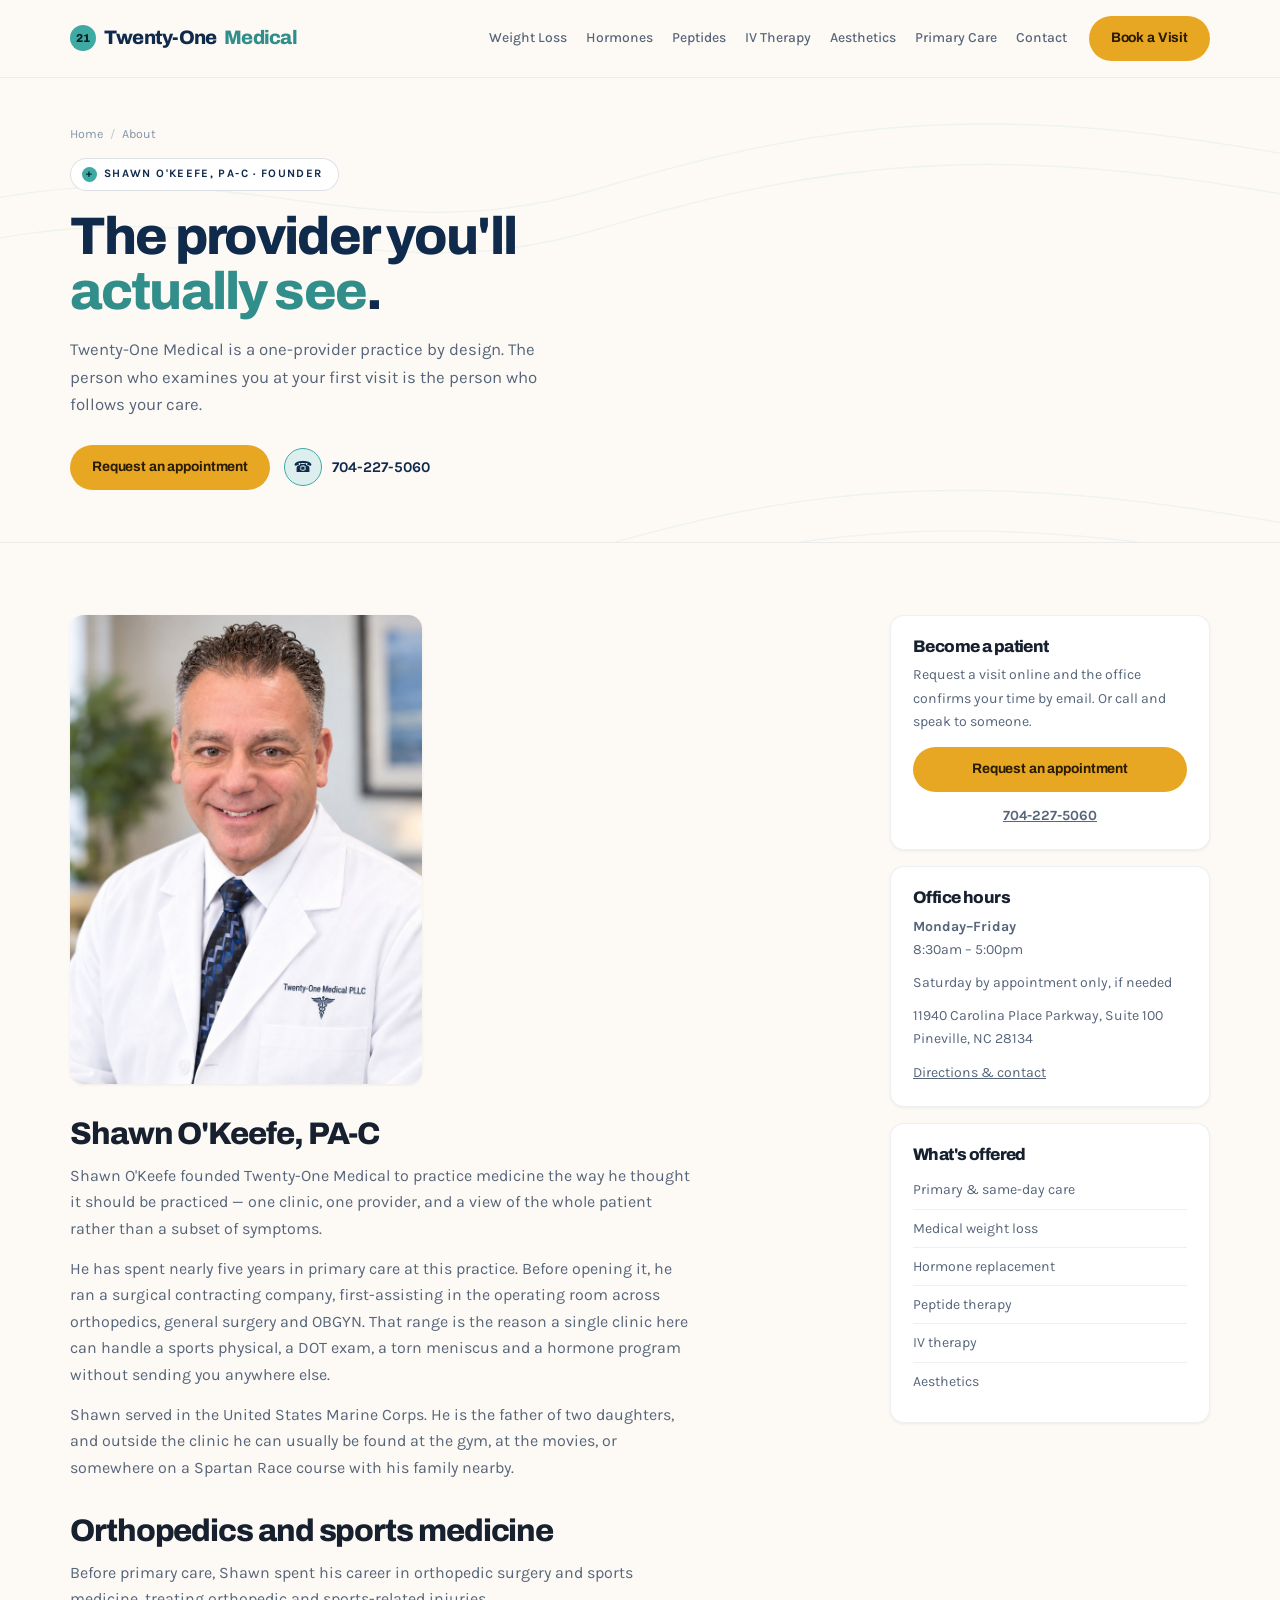
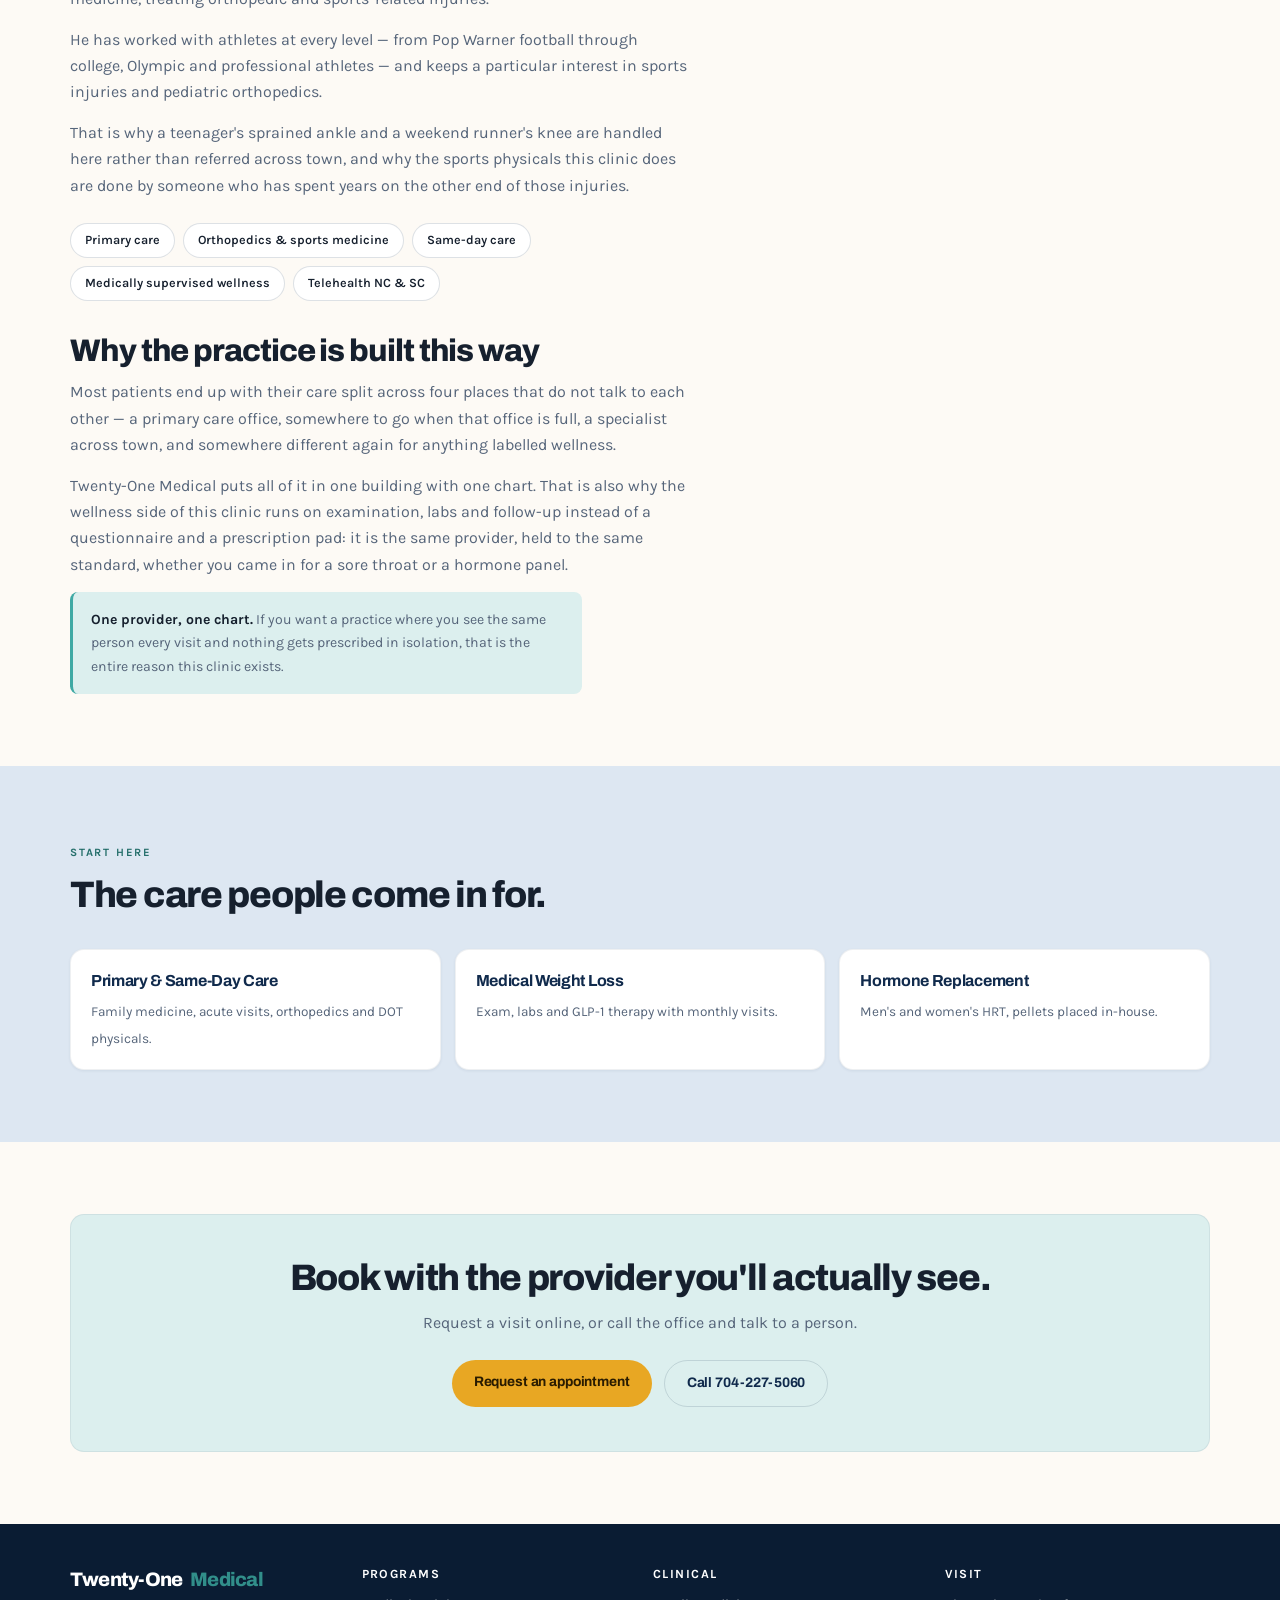
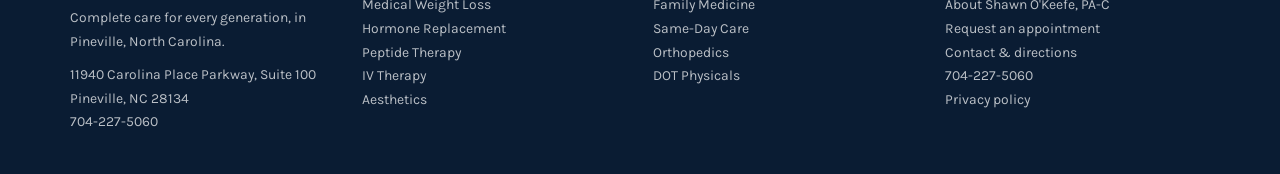
==== commit bc9810d2: "Launch prep: strip noindex + privacy footer link (about, contact) Co-Authored-By: Claude Opus 5 <nor" ====
--- a/about/index.html
+++ b/about/index.html
@@ -10,7 +10,6 @@
 <!-- End Google Tag Manager -->
 <meta charset="UTF-8">
 <meta name="viewport" content="width=device-width, initial-scale=1.0">
-<meta name="robots" content="noindex, nofollow">
 <meta name="description" content="Meet Shawn O'Keefe, PA-C, founder of Twenty-One Medical in Pineville, NC — primary care, orthopedics and sports medicine, and medically supervised wellness in one clinic.">
 <title>About Shawn O'Keefe, PA-C | Twenty-One Medical, Pineville NC</title>
 <link rel="canonical" href="https://twentyonemedical.com/about/">
@@ -213,6 +212,7 @@
       <li><a href="/book-online/">Request an appointment</a></li>
       <li><a href="/contact/">Contact &amp; directions</a></li>
       <li><a href="tel:7042275060">704-227-5060</a></li>
+      <li><a href="/privacy-policy/">Privacy policy</a></li>
     </ul></div>
   </div>
 </footer>
--- a/assets/site.css
+++ b/assets/site.css
@@ -2,7 +2,16 @@
     --navy:#102a4c;
     --navy-deep:#0a1c33;
     --navy-soft:#2b4a75;
+    /* Three teals, three jobs:
+       --teal        fills, dots, borders, button backgrounds (decorative, or a
+                     background carrying its own dark text - not the measured thing)
+       --teal-accent LARGE text, >=18.66px bold, AA threshold 3.0
+                     3.76:1 on --paper, 3.13:1 on --band
+       --teal-ink    SMALL text, AA threshold 4.5
+                     5.66:1 on --paper, 4.71:1 on --band
+       The brand teal #3fa9a4 measures 2.72 / 2.26 and fails as text on both. */
     --teal:#3fa9a4;
+    --teal-accent:#318e8a;
     --teal-ink:#256f6b;
     --teal-wash:#dcefee;
     --marigold:#e8a723;
@@ -25,7 +34,9 @@
       --navy:#8fb3e0;
       --navy-deep:#0c1622;
       --navy-soft:#a9c4e8;
+      /* on dark surfaces the light teal already passes, so all three match */
       --teal:#5cc9c3;
+      --teal-accent:#5cc9c3;
       --teal-ink:#5cc9c3;
       --teal-wash:#14322f;
       --marigold:#f0bc4e;
@@ -45,7 +56,8 @@
   }
   :root[data-theme="dark"]{
     --navy:#8fb3e0; --navy-deep:#0c1622; --navy-soft:#a9c4e8;
-    --teal:#5cc9c3; --teal-ink:#5cc9c3; --teal-wash:#14322f; --marigold:#f0bc4e; --coral:#f07d5b;
+    --teal:#5cc9c3; --teal-accent:#5cc9c3; --teal-ink:#5cc9c3;
+    --teal-wash:#14322f; --marigold:#f0bc4e; --coral:#f07d5b;
     --cream:#16202b; --band:#182334; --paper:#101822; --card:#18222e;
     --ink:#e8eef6; --ink-soft:#a3b2c4; --ink-faint:#7c8b9e;
     --rule:rgba(232,238,246,.17); --rule-soft:rgba(232,238,246,.09);
@@ -76,10 +88,14 @@
   .ph.dark::before{color:rgba(255,255,255,.6)}
 
   /* ---------- provider portrait ---------- */
-  /* object-position favours the top of the frame so the face survives any
-     future ratio change. width/height are declared in the markup too, so the
-     layout does not shift while the image loads. */
-  .portrait{display:block;width:100%;aspect-ratio:3/4;object-fit:cover;
+  /* height:auto is load-bearing: the img carries width/height attributes so the
+     layout reserves space before it loads, and those map to presentational
+     width/height properties. aspect-ratio only computes a dimension when the
+     other is auto, so without this the attribute height wins and the portrait
+     renders stretched. Same reason .shot in photos.css sets height:auto.
+     object-position favours the top of the frame so the face survives any
+     future change of ratio. */
+  .portrait{display:block;width:100%;height:auto;aspect-ratio:3/4;object-fit:cover;
     object-position:center top;border-radius:var(--r);box-shadow:var(--shadow-sm)}
   .hero-art .portrait{position:relative;z-index:1;width:min(74%,19rem);
     border-radius:200px 200px 20px 20px;box-shadow:var(--shadow-lg)}
@@ -92,7 +108,7 @@
     color:var(--navy);display:flex;align-items:center;gap:8px}
   .logo .dot{width:26px;height:26px;border-radius:50%;background:var(--teal);display:grid;
     place-items:center;font-size:.72rem;color:#04211f;font-weight:800;letter-spacing:0}
-  .logo span{color:var(--teal)}
+  .logo span{color:var(--teal-accent)}
   .nav-links{display:flex;gap:19px;font-size:.87rem;font-weight:500;color:var(--ink-soft);flex-wrap:wrap}
   .nav-links a{text-decoration:none;display:inline-flex;align-items:center;gap:4px}
   .nav-links a:hover{color:var(--navy)}
@@ -124,7 +140,7 @@
     place-items:center;font-style:normal;font-size:.68rem;color:#04211f;line-height:1}
 
   .hero h1{font-size:clamp(2.4rem,5.6vw,4rem);margin:20px 0 18px;color:var(--navy)}
-  .hero h1 em{font-style:normal;color:var(--teal)}
+  .hero h1 em{font-style:normal;color:var(--teal-accent)}
   .hero p.lede{font-size:1.05rem;color:var(--ink-soft);max-width:44ch}
   .hero-cta{display:flex;gap:14px;margin-top:28px;flex-wrap:wrap;align-items:center}
   .callpill{display:inline-flex;align-items:center;gap:10px;text-decoration:none;font-weight:700;
@@ -264,7 +280,7 @@
 .phero .contours{position:absolute;inset:0;opacity:.5;pointer-events:none}
 .phero .shell{position:relative;z-index:2}
 .phero h1{font-size:clamp(2.1rem,4.6vw,3.3rem);margin:18px 0 16px;color:var(--navy);max-width:20ch}
-.phero h1 em{font-style:normal;color:var(--teal)}
+.phero h1 em{font-style:normal;color:var(--teal-accent)}
 .phero p.lede{font-size:1.05rem;color:var(--ink-soft);max-width:52ch}
 .phero .hero-cta{display:flex;gap:14px;margin-top:26px;flex-wrap:wrap;align-items:center}
 
--- a/assets/photos.css
+++ b/assets/photos.css
@@ -26,3 +26,28 @@
 
 /* a caption under a photo, for crediting or explaining what it shows */
 .shot-note{font-size:.78rem;color:var(--ink-faint);margin-top:7px}
+
+/* ---------- focal points for portrait-source photos ----------
+   Every .shot is object-fit:cover inside a fixed height, so the browser
+   letterboxes whatever it is handed regardless of the file's aspect ratio.
+   A portrait source therefore centre-crops to a band through its middle,
+   which on these two lands on dead fabric and bare tubing respectively.
+   Steer the band rather than re-cropping the file: the whole image stays
+   on disk, and re-framing is this percentage, not a new export.
+   Lower number = show more of the top.
+
+   fp-iv is 38% rather than centred for a second reason: the bottle in that
+   photo carries a Cyrillic label for a European infusion solution that is
+   not on this clinic's drip menu. 38% clips it to the top edge and puts the
+   drip chamber in frame instead. Do not raise it. */
+.shot.fp-weightloss{object-position:center 58%}
+.shot.fp-iv{object-position:center 38%}
+
+/* ---------- clinic gallery ----------
+   Genuine photographs of Suite 100, as distinct from the stock imagery on
+   the service cards. Taller than a service thumbnail because these are the
+   subject rather than a label. */
+.gallery{display:grid;grid-template-columns:repeat(auto-fit,minmax(15rem,1fr));gap:16px}
+.gallery figure{margin:0}
+.gallery .shot{height:220px;border-radius:var(--r)}
+.gallery figcaption{font-size:.82rem;font-weight:600;color:var(--ink-soft);margin-top:8px}
